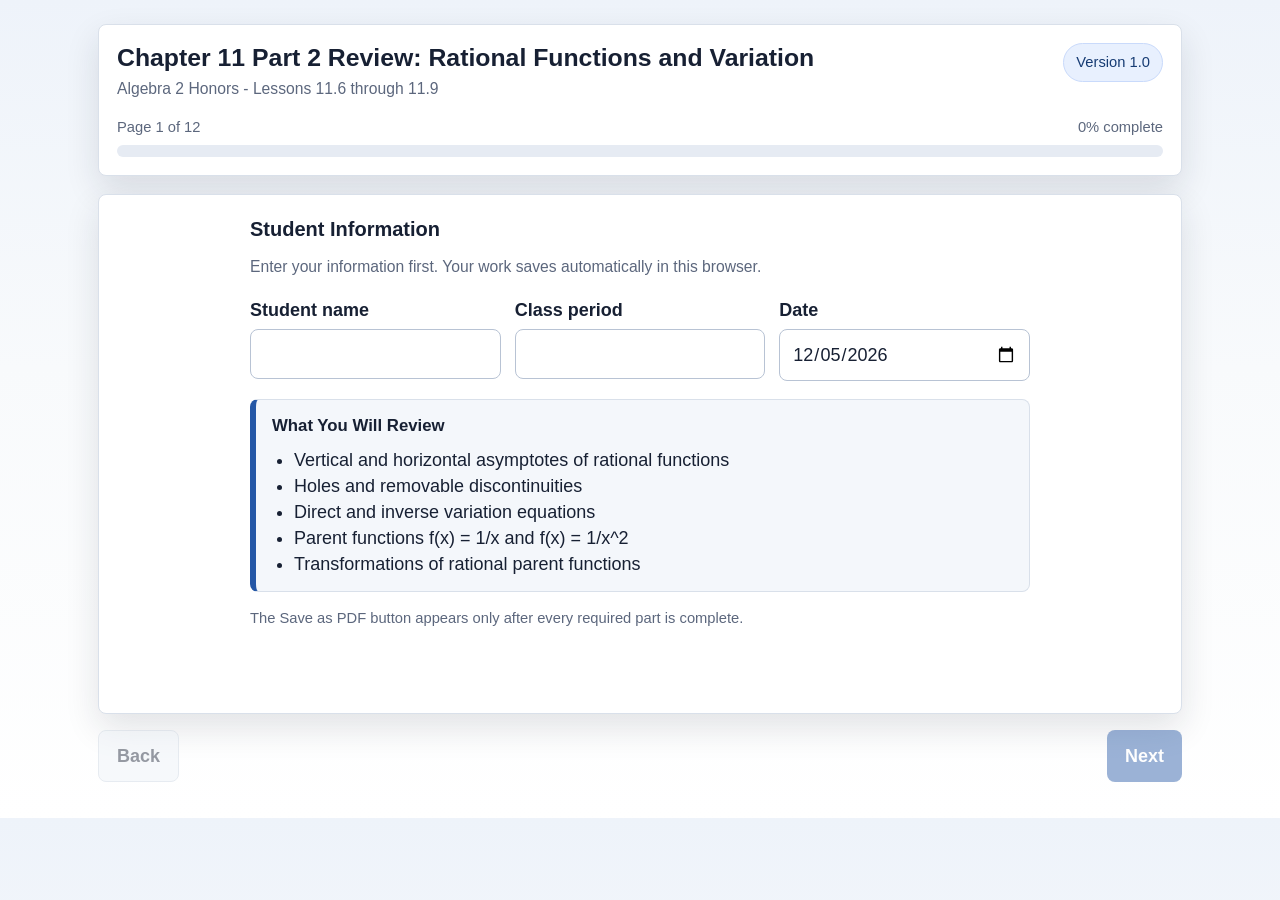
==== algebra-2-honors-ch11-part-2-review/index.html @ 2fb2e6d4 "Add Algebra 2 Honors Chapter 11 part 2 review app" ====
<!doctype html>
<html lang="en">
<head>
  <meta charset="utf-8">
  <meta name="viewport" content="width=device-width, initial-scale=1">
  <title>Chapter 11 Part 2 Review: Rational Functions and Variation</title>
  <style>
    :root {
      --ink: #172033;
      --muted: #5c677d;
      --line: #d9e0ea;
      --paper: #ffffff;
      --soft: #f4f7fb;
      --soft-2: #eef7f2;
      --brand: #2457a6;
      --brand-2: #163b73;
      --green: #207245;
      --red: #b3261e;
      --amber: #8a5a00;
      --shadow: 0 14px 34px rgba(23, 32, 51, 0.12);
      font-family: Arial, Helvetica, sans-serif;
    }

    * { box-sizing: border-box; }

    body {
      margin: 0;
      background: linear-gradient(180deg, #eef3fa 0%, #f8fafc 45%, #ffffff 100%);
      color: var(--ink);
      font-size: 18px;
      line-height: 1.45;
    }

    button, input, select, textarea { font: inherit; }

    .app-shell {
      max-width: 1120px;
      margin: 0 auto;
      padding: 24px 18px 36px;
    }

    .topbar {
      background: var(--paper);
      border: 1px solid var(--line);
      border-radius: 8px;
      box-shadow: var(--shadow);
      padding: 18px;
      margin-bottom: 18px;
    }

    .title-row {
      display: flex;
      justify-content: space-between;
      align-items: flex-start;
      gap: 16px;
      flex-wrap: wrap;
    }

    h1 {
      font-size: 1.55rem;
      line-height: 1.18;
      margin: 0 0 6px;
      letter-spacing: 0;
    }

    h2 {
      font-size: 1.25rem;
      margin: 0 0 12px;
      letter-spacing: 0;
    }

    h3 {
      font-size: 1.05rem;
      margin: 0 0 8px;
      letter-spacing: 0;
    }

    .meta {
      color: var(--muted);
      margin: 0;
      font-size: 0.98rem;
    }

    .pill {
      display: inline-flex;
      align-items: center;
      gap: 8px;
      background: #e8f0fe;
      color: var(--brand-2);
      border: 1px solid #c9dafb;
      border-radius: 999px;
      padding: 8px 12px;
      font-size: 0.92rem;
      white-space: nowrap;
    }

    .progress-wrap {
      margin-top: 16px;
    }

    .progress-label {
      display: flex;
      justify-content: space-between;
      gap: 10px;
      color: var(--muted);
      font-size: 0.92rem;
      margin-bottom: 7px;
    }

    .progress-track {
      height: 12px;
      background: #e6ebf3;
      border-radius: 999px;
      overflow: hidden;
    }

    .progress-fill {
      height: 100%;
      width: 0%;
      background: var(--brand);
      border-radius: 999px;
      transition: width 160ms ease;
    }

    .page {
      background: var(--paper);
      border: 1px solid var(--line);
      border-radius: 8px;
      box-shadow: var(--shadow);
      padding: 20px;
      min-height: 520px;
    }

    .short-page {
      max-width: 780px;
      margin: 0 auto;
    }

    .info-grid {
      display: grid;
      grid-template-columns: repeat(3, minmax(0, 1fr));
      gap: 14px;
      margin-top: 18px;
    }

    label {
      display: block;
      font-weight: 700;
      margin-bottom: 6px;
    }

    input[type="text"], input[type="date"], select, textarea {
      width: 100%;
      border: 1px solid #b8c3d4;
      border-radius: 8px;
      padding: 11px 12px;
      background: #fff;
      color: var(--ink);
      min-height: 48px;
    }

    textarea {
      min-height: 150px;
      resize: vertical;
    }

    .note-band {
      background: var(--soft);
      border: 1px solid var(--line);
      border-left: 6px solid var(--brand);
      border-radius: 8px;
      padding: 14px 16px;
      margin-bottom: 16px;
    }

    .note-band ul, .walkthrough ol {
      margin: 8px 0 0 22px;
      padding: 0;
    }

    .topic-grid {
      display: grid;
      grid-template-columns: minmax(0, 1fr) minmax(0, 1fr);
      gap: 16px;
      align-items: start;
    }

    .panel {
      border: 1px solid var(--line);
      border-radius: 8px;
      padding: 16px;
      background: #fff;
    }

    .walkthrough {
      background: #fbfcff;
    }

    .you-try {
      background: #fffdfa;
    }

    .formula {
      display: inline-block;
      font-weight: 700;
      background: #f3f6fb;
      border: 1px solid #dbe4f2;
      border-radius: 6px;
      padding: 3px 7px;
      margin: 2px 0;
    }

    .field-grid {
      display: grid;
      grid-template-columns: repeat(2, minmax(0, 1fr));
      gap: 12px;
      margin-top: 14px;
    }

    .field-grid.single {
      grid-template-columns: 1fr;
    }

    .field-help {
      color: var(--muted);
      font-size: 0.9rem;
      margin-top: 5px;
    }

    .actions {
      display: flex;
      justify-content: space-between;
      align-items: center;
      gap: 12px;
      margin-top: 18px;
      flex-wrap: wrap;
    }

    .nav-actions {
      display: flex;
      gap: 10px;
      justify-content: space-between;
      margin-top: 16px;
    }

    .btn {
      border: 0;
      border-radius: 8px;
      padding: 12px 18px;
      min-height: 48px;
      cursor: pointer;
      background: var(--brand);
      color: #fff;
      font-weight: 700;
    }

    .btn:hover:not(:disabled) { background: var(--brand-2); }

    .btn.secondary {
      background: #edf2f8;
      color: var(--ink);
      border: 1px solid #cbd5e1;
    }

    .btn.secondary:hover:not(:disabled) { background: #e1e8f2; }

    .btn.print {
      background: var(--green);
    }

    .btn:disabled {
      opacity: 0.45;
      cursor: not-allowed;
    }

    .feedback {
      margin-top: 12px;
      padding: 12px;
      border-radius: 8px;
      border: 1px solid var(--line);
      background: #f7f9fc;
      color: var(--ink);
    }

    .feedback.correct {
      background: #edf8f1;
      border-color: #b8dfc5;
      color: #155c34;
    }

    .feedback.hint {
      background: #fff8e7;
      border-color: #f0d28a;
      color: var(--amber);
    }

    .feedback.locked {
      background: #fff0ee;
      border-color: #f1b8b3;
      color: var(--red);
    }

    .feedback.review {
      background: #edf8f1;
      border-color: #b8dfc5;
      color: #155c34;
    }

    .status-list {
      display: grid;
      grid-template-columns: repeat(2, minmax(0, 1fr));
      gap: 12px;
      margin-top: 14px;
    }

    .status-card {
      border: 1px solid var(--line);
      border-radius: 8px;
      padding: 12px;
      background: #fff;
    }

    .status-card strong {
      display: block;
      margin-bottom: 4px;
    }

    .score-big {
      font-size: 2.25rem;
      font-weight: 800;
      margin: 8px 0;
    }

    .review-grid {
      display: grid;
      grid-template-columns: minmax(0, 1fr) minmax(0, 1fr);
      gap: 16px;
      margin-top: 16px;
    }

    .small-note {
      color: var(--muted);
      font-size: 0.92rem;
      margin: 8px 0 0;
    }

    #printReport { display: none; }

    @media (max-width: 820px) {
      body { font-size: 17px; }
      .topic-grid, .info-grid, .review-grid, .status-list { grid-template-columns: 1fr; }
      .field-grid { grid-template-columns: 1fr; }
      .page { padding: 16px; }
      .pill { white-space: normal; }
    }

    @media print {
      body { background: #fff; color: #111; font-size: 12pt; }
      .app-shell { display: none !important; }
      #printReport { display: block !important; }
      .print-page { padding: 0.35in; }
      .print-page h1 { font-size: 18pt; margin-bottom: 8pt; }
      .print-page h2 { font-size: 14pt; border-bottom: 1px solid #333; padding-bottom: 3pt; margin-top: 16pt; }
      .print-page p, .print-page li, .print-page td, .print-page th { font-size: 11pt; line-height: 1.35; }
      .print-page table { width: 100%; border-collapse: collapse; margin-top: 8pt; }
      .print-page th, .print-page td { border: 1px solid #777; padding: 5pt; text-align: left; vertical-align: top; }
      .print-page .summary-box { border: 1px solid #333; padding: 8pt; margin: 10pt 0; }
      .no-break { break-inside: avoid; }
    }
  </style>
</head>
<body>
  <main class="app-shell">
    <header class="topbar">
      <div class="title-row">
        <div>
          <h1>Chapter 11 Part 2 Review: Rational Functions and Variation</h1>
          <p class="meta">Algebra 2 Honors - Lessons 11.6 through 11.9</p>
        </div>
        <div class="pill" id="versionPill">Version 1.0</div>
      </div>
      <div class="progress-wrap" aria-label="Assignment progress">
        <div class="progress-label"><span id="pageLabel">Page 1</span><span id="completionLabel">0% complete</span></div>
        <div class="progress-track"><div class="progress-fill" id="progressFill"></div></div>
      </div>
    </header>

    <section class="page" id="app" aria-live="polite"></section>

    <nav class="nav-actions" aria-label="Page navigation">
      <button class="btn secondary" id="backBtn" type="button">Back</button>
      <button class="btn" id="nextBtn" type="button">Next</button>
    </nav>
  </main>

  <section id="printReport" aria-hidden="true"></section>

  <script>
    // =========================
    // Editable assignment data
    // =========================
    const ASSIGNMENT = {
      course: "Algebra 2 Honors",
      title: "Chapter 11 Part 2 Review: Rational Functions and Variation",
      version: "1.0",
      storageKey: "a2h-ch11-part2-review-v1",
      autoPoints: 90,
      teacherReviewPoints: 10
    };

    const TOPICS = [
      {
        id: "vertical-asymptotes",
        title: "Vertical Asymptotes",
        skill: "vertical asymptotes after simplification",
        notes: [
          "Vertical asymptotes come from x-values that make the simplified denominator equal zero.",
          "Factor first. If a factor cancels from the numerator and denominator, that x-value is a hole, not a vertical asymptote.",
          "Check the original denominator to notice every discontinuity before simplifying."
        ],
        walkthrough: {
          problem: "Find the vertical asymptotes of f(x) = [(x - 3)(x + 2)] / [(x + 2)(x - 1)(x + 4)].",
          steps: [
            "The common factor (x + 2) cancels, so x = -2 is a hole.",
            "The remaining denominator is (x - 1)(x + 4).",
            "Set the remaining factors equal to zero: x = 1 and x = -4.",
            "Vertical asymptotes: x = 1 and x = -4."
          ]
        },
        question: {
          id: "q1",
          max: 10,
          mode: "unorderedNumbers",
          prompt: "You Try: For f(x) = [(x + 1)(x - 4)] / [(x - 4)(x + 5)(x - 2)], enter the two vertical asymptotes after simplification.",
          fields: [
            { key: "va1", label: "Vertical asymptote 1", kind: "number", placeholder: "x =" },
            { key: "va2", label: "Vertical asymptote 2", kind: "number", placeholder: "x =" }
          ],
          answers: [-5, 2],
          hint: "Factor first and cancel the common factor. The zero from the canceled factor is a hole, not a vertical asymptote.",
          correctFeedback: "Correct. After canceling (x - 4), the remaining denominator gives x = -5 and x = 2.",
          solution: "Cancel (x - 4). The remaining denominator is (x + 5)(x - 2), so the vertical asymptotes are x = -5 and x = 2."
        }
      },
      {
        id: "ha-leading-terms",
        title: "Horizontal Asymptotes by Leading-Term Behavior",
        skill: "horizontal asymptotes from leading terms",
        notes: [
          "For very large positive or negative x-values, the highest-degree terms control the end behavior.",
          "Use only the leading term of the numerator and the leading term of the denominator.",
          "If the leading-term ratio simplifies to a number, that number is the horizontal asymptote."
        ],
        walkthrough: {
          problem: "Find the horizontal asymptote of h(x) = (8x^4 - 3x + 1) / (2x^4 + 5x^2 - 7).",
          steps: [
            "Keep only the leading terms: 8x^4 / 2x^4.",
            "The x^4 terms divide out, leaving 8 / 2.",
            "8 / 2 = 4, so the horizontal asymptote is y = 4."
          ]
        },
        question: {
          id: "q2",
          max: 10,
          mode: "fields",
          prompt: "You Try: Find the horizontal asymptote of h(x) = (9x^3 - 4x + 1) / (3x^3 + 8). Enter the y-value.",
          fields: [
            { key: "ha", label: "Horizontal asymptote", kind: "number", answer: 3, placeholder: "y =" }
          ],
          hint: "Compare only the highest-degree terms: 9x^3 and 3x^3.",
          correctFeedback: "Correct. The leading-term ratio is 9x^3 / 3x^3 = 3, so the horizontal asymptote is y = 3.",
          solution: "Use the leading terms 9x^3 and 3x^3. Their ratio is 3, so the horizontal asymptote is y = 3."
        }
      },
      {
        id: "ha-degree-comparison",
        title: "Horizontal Asymptotes by Degree Comparison",
        skill: "horizontal asymptotes from degree comparison",
        notes: [
          "If the numerator degree is less than the denominator degree, the horizontal asymptote is y = 0.",
          "If the degrees are equal, use the ratio of the leading coefficients.",
          "If the numerator degree is greater than the denominator degree, there is no horizontal asymptote."
        ],
        walkthrough: {
          problem: "Decide the horizontal asymptote for p(x) = (5x^4 - 1) / (x^2 + 6).",
          steps: [
            "The numerator degree is 4 and the denominator degree is 2.",
            "The numerator degree is greater than the denominator degree.",
            "This function has no horizontal asymptote."
          ]
        },
        question: {
          id: "q3",
          max: 10,
          mode: "fields",
          prompt: "You Try: For r(x) = (4x^2 - 7) / (2x^3 + 1), choose the horizontal asymptote.",
          fields: [
            { key: "choice", label: "Horizontal asymptote", kind: "select", answer: "y = 0", options: ["", "y = 0", "y = 2", "y = 4", "No horizontal asymptote"] }
          ],
          hint: "Compare degrees first. The numerator degree is 2 and the denominator degree is 3.",
          correctFeedback: "Correct. The denominator degree is larger, so the horizontal asymptote is y = 0.",
          solution: "The numerator degree is less than the denominator degree, so the horizontal asymptote is y = 0."
        }
      },
      {
        id: "holes",
        title: "Holes and Removable Discontinuities",
        skill: "holes and removable discontinuities",
        notes: [
          "A hole happens when the same factor appears in the numerator and denominator and cancels.",
          "The canceled factor gives the x-coordinate of the hole.",
          "To find the y-coordinate, plug that x-value into the simplified function."
        ],
        walkthrough: {
          problem: "Find the hole of f(x) = [(x + 1)(x - 4)] / [(x + 1)(x + 3)].",
          steps: [
            "The common factor (x + 1) cancels, so the hole has x = -1.",
            "The simplified function is (x - 4) / (x + 3).",
            "Evaluate at x = -1: (-1 - 4) / (-1 + 3) = -5 / 2.",
            "The hole is (-1, -5/2)."
          ]
        },
        question: {
          id: "q4",
          max: 10,
          mode: "fields",
          prompt: "You Try: Find the hole of f(x) = [(x - 3)(x + 2)] / [(x - 3)(x - 5)]. Enter the x- and y-values.",
          fields: [
            { key: "x", label: "Hole x-value", kind: "number", answer: 3, placeholder: "x =" },
            { key: "y", label: "Hole y-value", kind: "number", answer: -2.5, placeholder: "y =" }
          ],
          hint: "The canceled factor gives the x-value. Then use the simplified function to find the y-value.",
          correctFeedback: "Correct. The factor (x - 3) cancels, and the simplified function gives y = -5/2 at x = 3.",
          solution: "The canceled factor is (x - 3), so x = 3. The simplified function is (x + 2) / (x - 5). At x = 3, y = 5 / -2 = -2.5."
        }
      },
      {
        id: "direct-variation",
        title: "Direct Variation",
        skill: "direct variation equations",
        notes: [
          "Direct variation has the form y = kx.",
          "The constant of variation is k = y / x.",
          "Direct variation graphs are straight lines through the origin; the variables increase or decrease together."
        ],
        walkthrough: {
          problem: "If y varies directly with x and y = 10 when x = 4, write the equation.",
          steps: [
            "Use y = kx.",
            "Substitute the point: 10 = k(4).",
            "Divide: k = 10 / 4 = 2.5.",
            "The equation is y = 2.5x."
          ]
        },
        question: {
          id: "q5",
          max: 10,
          mode: "fields",
          prompt: "You Try: y varies directly with x. If y = 18 when x = 6, what is the constant of variation k?",
          fields: [
            { key: "k", label: "k", kind: "number", answer: 3, placeholder: "k =" }
          ],
          hint: "For direct variation, divide y by x to find k.",
          correctFeedback: "Correct. k = 18 / 6 = 3, so the equation would be y = 3x.",
          solution: "Direct variation uses k = y / x. Here k = 18 / 6 = 3, so y = 3x."
        }
      },
      {
        id: "inverse-variation",
        title: "Inverse Variation",
        skill: "inverse variation equations",
        notes: [
          "Inverse variation has the form y = k / x.",
          "The constant of variation is k = xy.",
          "As one variable increases, the other decreases. The graph is a hyperbola that does not touch the axes."
        ],
        walkthrough: {
          problem: "If y varies inversely with x and y = 12 when x = 3, write the equation.",
          steps: [
            "Use y = k / x.",
            "Substitute the point: 12 = k / 3.",
            "Multiply: k = 36.",
            "The equation is y = 36 / x."
          ]
        },
        question: {
          id: "q6",
          max: 10,
          mode: "fields",
          prompt: "You Try: y varies inversely with x. If y = 7 when x = 5, what is the constant of variation k?",
          fields: [
            { key: "k", label: "k", kind: "number", answer: 35, placeholder: "k =" }
          ],
          hint: "For inverse variation, multiply x and y to find k.",
          correctFeedback: "Correct. k = 5 times 7 = 35, so the equation would be y = 35 / x.",
          solution: "Inverse variation uses k = xy. Here k = 5 times 7 = 35, so y = 35 / x."
        }
      },
      {
        id: "parent-one-over-x",
        title: "Parent Function f(x) = 1/x",
        skill: "features of f(x) = 1/x",
        notes: [
          "The parent function f(x) = 1/x has a vertical asymptote at x = 0 and a horizontal asymptote at y = 0.",
          "Its domain excludes x = 0 because division by zero is undefined.",
          "Its range excludes y = 0 because the graph approaches the x-axis but never reaches it."
        ],
        walkthrough: {
          problem: "Describe the parent function f(x) = 1/x.",
          steps: [
            "The denominator is x, so x = 0 is not allowed and becomes the vertical asymptote.",
            "As x gets very large, 1/x gets close to 0, so y = 0 is the horizontal asymptote.",
            "Domain: all real x except 0. Range: all real y except 0."
          ]
        },
        question: {
          id: "q7",
          max: 10,
          mode: "fields",
          prompt: "You Try: Complete the key features of f(x) = 1/x.",
          fields: [
            { key: "va", label: "Vertical asymptote x =", kind: "number", answer: 0, placeholder: "x =" },
            { key: "ha", label: "Horizontal asymptote y =", kind: "number", answer: 0, placeholder: "y =" },
            { key: "domain", label: "Domain excludes x =", kind: "number", answer: 0, placeholder: "x =" },
            { key: "range", label: "Range excludes y =", kind: "number", answer: 0, placeholder: "y =" }
          ],
          hint: "Both asymptotes are the axes for the parent function f(x) = 1/x.",
          correctFeedback: "Correct. The graph has VA x = 0, HA y = 0, domain x not equal to 0, and range y not equal to 0.",
          solution: "For f(x) = 1/x, x = 0 is not allowed and y = 0 is approached but never reached."
        }
      },
      {
        id: "parent-one-over-x-squared",
        title: "Parent Function f(x) = 1/x^2",
        skill: "features of f(x) = 1/x^2",
        notes: [
          "The parent function f(x) = 1/x^2 also has a vertical asymptote at x = 0 and a horizontal asymptote at y = 0.",
          "The domain excludes x = 0.",
          "Because 1/x^2 is always positive, the range is y > 0."
        ],
        walkthrough: {
          problem: "Describe the parent function f(x) = 1/x^2.",
          steps: [
            "The denominator is x^2, so x = 0 is not allowed and becomes the vertical asymptote.",
            "As x gets very large in either direction, 1/x^2 gets close to 0, so y = 0 is the horizontal asymptote.",
            "The output is always positive, so the range is y > 0."
          ]
        },
        question: {
          id: "q8",
          max: 10,
          mode: "fields",
          prompt: "You Try: Complete the key features of f(x) = 1/x^2.",
          fields: [
            { key: "va", label: "Vertical asymptote x =", kind: "number", answer: 0, placeholder: "x =" },
            { key: "ha", label: "Horizontal asymptote y =", kind: "number", answer: 0, placeholder: "y =" },
            { key: "domain", label: "Domain excludes x =", kind: "number", answer: 0, placeholder: "x =" },
            { key: "range", label: "Range", kind: "select", answer: "y > 0", options: ["", "y > 0", "y < 0", "all real numbers", "all real numbers except 0"] }
          ],
          hint: "The squared denominator makes all output values positive, but x = 0 is still not allowed.",
          correctFeedback: "Correct. f(x) = 1/x^2 has VA x = 0, HA y = 0, domain x not equal to 0, and range y > 0.",
          solution: "The denominator cannot be 0, and 1/x^2 is positive for every allowed x, so the range is y > 0."
        }
      },
      {
        id: "transformations",
        title: "Transformations of Rational Parent Functions",
        skill: "transformations of rational functions",
        notes: [
          "For g(x) = a / (x - h) + k, the vertical asymptote is x = h and the horizontal asymptote is y = k.",
          "For g(x) = a / (x - h)^2 + k, the same asymptote shifts apply: x = h and y = k.",
          "The value of a affects stretch, compression, and reflection, but h and k locate the asymptotes."
        ],
        walkthrough: {
          problem: "Find the asymptotes of g(x) = 2 / (x + 3) - 1.",
          steps: [
            "Rewrite x + 3 as x - (-3), so h = -3.",
            "The vertical asymptote is x = -3.",
            "The value added outside the fraction is k = -1, so the horizontal asymptote is y = -1."
          ]
        },
        question: {
          id: "q9",
          max: 10,
          mode: "fields",
          prompt: "You Try: Find the asymptotes of g(x) = -3 / (x - 4) + 2.",
          fields: [
            { key: "va", label: "Vertical asymptote x =", kind: "number", answer: 4, placeholder: "x =" },
            { key: "ha", label: "Horizontal asymptote y =", kind: "number", answer: 2, placeholder: "y =" }
          ],
          hint: "Use the form a / (x - h) + k. The denominator gives h and the outside shift gives k.",
          correctFeedback: "Correct. The denominator x - 4 gives VA x = 4, and the outside shift +2 gives HA y = 2.",
          solution: "For g(x) = -3 / (x - 4) + 2, h = 4 and k = 2, so the asymptotes are x = 4 and y = 2."
        }
      }
    ];

    const REFLECTION = {
      id: "reflection",
      prompt: "Explain how factoring helps you decide whether an x-value is a hole or a vertical asymptote.",
      minLength: 20
    };

    const PAGES = [
      { type: "student" },
      ...TOPICS.map((topic, index) => ({ type: "topic", topicIndex: index })),
      { type: "reflection" },
      { type: "review" }
    ];

    let state = loadState();

    function defaultState() {
      return {
        page: 0,
        student: { name: "", period: "", date: todayIso() },
        answers: {},
        teacherReview: { reflection: "" },
        pdfCreated: false
      };
    }

    function loadState() {
      try {
        const saved = localStorage.getItem(ASSIGNMENT.storageKey);
        if (!saved) return defaultState();
        const parsed = JSON.parse(saved);
        return {
          ...defaultState(),
          ...parsed,
          student: { ...defaultState().student, ...(parsed.student || {}) },
          answers: parsed.answers || {},
          teacherReview: { reflection: "", ...(parsed.teacherReview || {}) }
        };
      } catch (error) {
        return defaultState();
      }
    }

    function saveState() {
      localStorage.setItem(ASSIGNMENT.storageKey, JSON.stringify(state));
    }

    function todayIso() {
      const today = new Date();
      const offset = today.getTimezoneOffset();
      const local = new Date(today.getTime() - offset * 60000);
      return local.toISOString().slice(0, 10);
    }

    function formatDate(isoDate) {
      if (!isoDate) return "";
      const parts = isoDate.split("-").map(Number);
      if (parts.length !== 3) return isoDate;
      return new Date(parts[0], parts[1] - 1, parts[2]).toLocaleDateString(undefined, {
        year: "numeric",
        month: "long",
        day: "numeric"
      });
    }

    function escapeHtml(value) {
      return String(value ?? "").replace(/[&<>"']/g, char => ({
        "&": "&amp;",
        "<": "&lt;",
        ">": "&gt;",
        "\"": "&quot;",
        "'": "&#39;"
      }[char]));
    }

    function escapeAttr(value) {
      return escapeHtml(value).replace(/`/g, "&#96;");
    }

    function renderApp() {
      if (state.page < 0 || state.page >= PAGES.length) state.page = 0;
      const page = PAGES[state.page];
      const app = document.getElementById("app");

      if (page.type === "student") app.innerHTML = renderStudentPage();
      if (page.type === "topic") app.innerHTML = renderTopicPage(TOPICS[page.topicIndex], page.topicIndex);
      if (page.type === "reflection") app.innerHTML = renderReflectionPage();
      if (page.type === "review") app.innerHTML = renderReviewPage();

      renderNav();
      if (page.type === "reflection") updateTeacherStatus();
    }

    function renderStudentPage() {
      return `
        <div class="short-page">
          <h2>Student Information</h2>
          <p class="meta">Enter your information first. Your work saves automatically in this browser.</p>
          <div class="info-grid">
            <div>
              <label for="studentName">Student name</label>
              <input id="studentName" type="text" autocomplete="name" value="${escapeAttr(state.student.name)}" oninput="updateStudent('name', this.value)">
            </div>
            <div>
              <label for="classPeriod">Class period</label>
              <input id="classPeriod" type="text" value="${escapeAttr(state.student.period)}" oninput="updateStudent('period', this.value)">
            </div>
            <div>
              <label for="studentDate">Date</label>
              <input id="studentDate" type="date" value="${escapeAttr(state.student.date)}" oninput="updateStudent('date', this.value)">
            </div>
          </div>
          <div class="note-band" style="margin-top:18px;">
            <h3>What You Will Review</h3>
            <ul>
              <li>Vertical and horizontal asymptotes of rational functions</li>
              <li>Holes and removable discontinuities</li>
              <li>Direct and inverse variation equations</li>
              <li>Parent functions f(x) = 1/x and f(x) = 1/x^2</li>
              <li>Transformations of rational parent functions</li>
            </ul>
          </div>
          <p class="small-note">The Save as PDF button appears only after every required part is complete.</p>
        </div>
      `;
    }

    function renderTopicPage(topic, index) {
      const q = topic.question;
      const rec = getQuestionRecord(q);
      return `
        <article>
          <div class="note-band">
            <h2>${index + 1}. ${escapeHtml(topic.title)}</h2>
            <ul>${topic.notes.map(note => `<li>${escapeHtml(note)}</li>`).join("")}</ul>
          </div>
          <div class="topic-grid">
            <section class="panel walkthrough">
              <h3>Walkthrough</h3>
              <p><span class="formula">${escapeHtml(topic.walkthrough.problem)}</span></p>
              <ol>${topic.walkthrough.steps.map(step => `<li>${escapeHtml(step)}</li>`).join("")}</ol>
            </section>
            <section class="panel you-try">
              <h3>You Try</h3>
              <p>${escapeHtml(q.prompt)}</p>
              ${renderQuestionFields(q, rec)}
              <div class="actions">
                <div class="small-note">Attempts used: ${rec.attempts} of 2</div>
                ${rec.locked ? "" : `<button class="btn" type="button" onclick="checkQuestion('${q.id}')">Check Answer</button>`}
              </div>
              ${rec.feedback ? `<div class="feedback ${rec.feedbackType}">${rec.feedback}</div>` : ""}
            </section>
          </div>
        </article>
      `;
    }

    function renderQuestionFields(q, rec) {
      const single = q.fields.length === 1 ? " single" : "";
      return `<div class="field-grid${single}">${q.fields.map((field, index) => renderField(q, field, index, rec)).join("")}</div>`;
    }

    function renderField(q, field, index, rec) {
      const key = field.key || `field${index}`;
      const value = rec.values[key] || "";
      const disabled = rec.locked ? "disabled" : "";
      const label = escapeHtml(field.label);
      if (field.kind === "select") {
        return `
          <div>
            <label for="${q.id}-${key}">${label}</label>
            <select id="${q.id}-${key}" ${disabled} onchange="setQuestionValue('${q.id}', '${key}', this.value)">
              ${field.options.map(option => `<option value="${escapeAttr(option)}" ${option === value ? "selected" : ""}>${option ? escapeHtml(option) : "Choose one"}</option>`).join("")}
            </select>
          </div>
        `;
      }
      return `
        <div>
          <label for="${q.id}-${key}">${label}</label>
          <input id="${q.id}-${key}" type="text" inputmode="decimal" ${disabled} value="${escapeAttr(value)}" placeholder="${escapeAttr(field.placeholder || "")}" oninput="setQuestionValue('${q.id}', '${key}', this.value)">
          <div class="field-help">Fractions like -5/2 or decimals like -2.5 are both accepted.</div>
        </div>
      `;
    }

    function renderReflectionPage() {
      return `
        <div class="short-page">
          <h2>Final Reflection</h2>
          <p>${escapeHtml(REFLECTION.prompt)}</p>
          <label for="reflectionText">Teacher-review response</label>
          <textarea id="reflectionText" oninput="updateTeacherReview(this.value)">${escapeHtml(state.teacherReview.reflection)}</textarea>
          <div id="teacherStatus" class="feedback hint">Please write a complete response before continuing.</div>
          <p class="small-note">This is not auto-graded as right or wrong. It is included in the PDF for teacher review.</p>
        </div>
      `;
    }

    function renderReviewPage() {
      const scores = calculateScores();
      const isComplete = allComplete();
      return `
        <div>
          <h2>Final Review</h2>
          <p class="meta">Review your score and make sure your information is correct before saving as PDF.</p>
          <div class="review-grid">
            <section class="panel">
              <h3>Current Score</h3>
              <div class="score-big">${scores.finalScore}/100</div>
              <p>Auto-graded: ${formatPoints(scores.autoEarned)} / ${ASSIGNMENT.autoPoints}</p>
              <p>Teacher-review completion: ${scores.teacherEarned} / ${ASSIGNMENT.teacherReviewPoints}</p>
            </section>
            <section class="panel">
              <h3>Student</h3>
              <p><strong>Name:</strong> ${escapeHtml(state.student.name || "Not entered")}</p>
              <p><strong>Period:</strong> ${escapeHtml(state.student.period || "Not entered")}</p>
              <p><strong>Date:</strong> ${escapeHtml(formatDate(state.student.date) || "Not entered")}</p>
            </section>
          </div>
          <div class="status-list">
            ${scores.sections.map(section => `
              <div class="status-card">
                <strong>${escapeHtml(section.title)}</strong>
                <span>${formatPoints(section.earned)} / ${section.max}</span>
              </div>
            `).join("")}
          </div>
          <div class="note-band" style="margin-top:16px;">
            <h3>Study Summary</h3>
            <p>${escapeHtml(studySummary(scores.missedSkills))}</p>
          </div>
          <div class="actions">
            <p class="small-note">${isComplete ? "Ready for PDF. Choose Save as PDF, then use the browser print window to save." : "Complete every required page before saving as PDF."}</p>
            ${isComplete ? `<button class="btn print" type="button" onclick="saveAsPdf()">Save as PDF</button>` : ""}
          </div>
        </div>
      `;
    }

    function getQuestionRecord(q) {
      if (!state.answers[q.id]) {
        state.answers[q.id] = {
          values: {},
          attempts: 0,
          locked: false,
          correct: false,
          score: 0,
          feedback: "",
          feedbackType: ""
        };
      }
      return state.answers[q.id];
    }

    function updateStudent(field, value) {
      state.student[field] = value;
      saveState();
      renderNav();
    }

    function setQuestionValue(qid, key, value) {
      const q = findQuestion(qid);
      const rec = getQuestionRecord(q);
      if (rec.locked) return;
      rec.values[key] = value;
      saveState();
      renderNav();
    }

    function checkQuestion(qid) {
      const q = findQuestion(qid);
      const rec = getQuestionRecord(q);
      if (rec.locked) return;

      if (!allFieldsFilled(q, rec.values)) {
        rec.feedback = "Complete each blank before checking your answer.";
        rec.feedbackType = "hint";
        saveState();
        renderApp();
        return;
      }

      const grade = gradeQuestion(q, rec.values);
      rec.attempts += 1;

      if (grade.full) {
        rec.locked = true;
        rec.correct = true;
        rec.score = q.max;
        rec.feedback = q.correctFeedback;
        rec.feedbackType = "correct";
      } else if (rec.attempts < 2) {
        rec.feedback = grade.correctCount > 0 ? `Some of your work is on track. Hint: ${q.hint}` : q.hint;
        rec.feedbackType = "hint";
      } else {
        rec.locked = true;
        rec.correct = false;
        rec.score = roundPoints(q.max * grade.ratio);
        rec.feedback = `Not quite. ${q.solution}`;
        rec.feedbackType = "locked";
      }

      saveState();
      renderApp();
    }

    function findQuestion(qid) {
      const topic = TOPICS.find(item => item.question.id === qid);
      if (!topic) throw new Error("Question not found: " + qid);
      return topic.question;
    }

    function allFieldsFilled(q, values) {
      return q.fields.every((field, index) => {
        const key = field.key || `field${index}`;
        return String(values[key] || "").trim().length > 0;
      });
    }

    function parseMathNumber(value) {
      let text = String(value || "").trim().toLowerCase();
      text = text.replace(/\s+/g, "").replace(/[−–—]/g, "-");
      text = text.replace(/^[xyk]=/, "");
      if (/^-?\d+(\.\d+)?\/-?\d+(\.\d+)?$/.test(text)) {
        const parts = text.split("/").map(Number);
        if (parts[1] !== 0) return parts[0] / parts[1];
      }
      const number = Number(text);
      return Number.isFinite(number) ? number : NaN;
    }

    function nearlyEqual(a, b, tolerance = 0.02) {
      return Number.isFinite(a) && Math.abs(a - b) <= tolerance;
    }

    function gradeQuestion(q, values) {
      if (q.mode === "unorderedNumbers") {
        const studentNumbers = q.fields.map((field, index) => parseMathNumber(values[field.key || `field${index}`]));
        const used = new Array(q.answers.length).fill(false);
        let correctCount = 0;
        studentNumbers.forEach(num => {
          const matchIndex = q.answers.findIndex((answer, index) => !used[index] && nearlyEqual(num, answer));
          if (matchIndex >= 0) {
            used[matchIndex] = true;
            correctCount += 1;
          }
        });
        return { correctCount, total: q.answers.length, ratio: correctCount / q.answers.length, full: correctCount === q.answers.length };
      }

      let correctCount = 0;
      q.fields.forEach((field, index) => {
        const key = field.key || `field${index}`;
        const value = values[key];
        if (field.kind === "number" && nearlyEqual(parseMathNumber(value), field.answer)) correctCount += 1;
        if (field.kind === "select" && value === field.answer) correctCount += 1;
      });
      return { correctCount, total: q.fields.length, ratio: correctCount / q.fields.length, full: correctCount === q.fields.length };
    }

    function updateTeacherReview(value) {
      state.teacherReview.reflection = value;
      saveState();
      updateTeacherStatus();
      renderNav();
    }

    function updateTeacherStatus() {
      const box = document.getElementById("teacherStatus");
      if (!box) return;
      if (teacherReviewComplete()) {
        box.className = "feedback review";
        box.textContent = "Teacher review needed. This response will be included in the PDF.";
      } else {
        box.className = "feedback hint";
        box.textContent = "Please write a complete response before continuing.";
      }
    }

    function teacherReviewComplete() {
      return String(state.teacherReview.reflection || "").trim().length >= REFLECTION.minLength;
    }

    function questionComplete(topic) {
      const rec = getQuestionRecord(topic.question);
      return rec.locked && (rec.correct || rec.attempts >= 2);
    }

    function studentInfoComplete() {
      return Boolean(String(state.student.name || "").trim() && String(state.student.period || "").trim() && String(state.student.date || "").trim());
    }

    function allComplete() {
      return studentInfoComplete() && TOPICS.every(questionComplete) && teacherReviewComplete();
    }

    function canAdvance() {
      const page = PAGES[state.page];
      if (page.type === "student") return studentInfoComplete();
      if (page.type === "topic") return questionComplete(TOPICS[page.topicIndex]);
      if (page.type === "reflection") return teacherReviewComplete();
      return false;
    }

    function renderNav() {
      const backBtn = document.getElementById("backBtn");
      const nextBtn = document.getElementById("nextBtn");
      const pageLabel = document.getElementById("pageLabel");
      const completionLabel = document.getElementById("completionLabel");
      const progressFill = document.getElementById("progressFill");
      const progress = Math.round((state.page / (PAGES.length - 1)) * 100);

      pageLabel.textContent = `Page ${state.page + 1} of ${PAGES.length}`;
      completionLabel.textContent = `${progress}% complete`;
      progressFill.style.width = `${progress}%`;
      backBtn.disabled = state.page === 0;
      nextBtn.style.visibility = PAGES[state.page].type === "review" ? "hidden" : "visible";
      nextBtn.disabled = !canAdvance();
    }

    function goBack() {
      if (state.page > 0) {
        state.page -= 1;
        saveState();
        renderApp();
      }
    }

    function goNext() {
      if (!canAdvance()) return;
      if (state.page < PAGES.length - 1) {
        state.page += 1;
        saveState();
        renderApp();
        window.scrollTo({ top: 0, behavior: "smooth" });
      }
    }

    function calculateScores() {
      const sections = TOPICS.map(topic => {
        const rec = getQuestionRecord(topic.question);
        return {
          title: topic.title,
          skill: topic.skill,
          earned: Number(rec.score || 0),
          max: topic.question.max,
          complete: questionComplete(topic)
        };
      });
      const autoEarned = roundPoints(sections.reduce((sum, section) => sum + section.earned, 0));
      const teacherEarned = teacherReviewComplete() ? ASSIGNMENT.teacherReviewPoints : 0;
      const finalScore = Math.round(autoEarned + teacherEarned);
      const missedSkills = sections.filter(section => section.earned < section.max).map(section => section.skill);
      return { sections, autoEarned, teacherEarned, finalScore, missedSkills };
    }

    function roundPoints(value) {
      return Math.round(value * 10) / 10;
    }

    function formatPoints(value) {
      return Number.isInteger(value) ? String(value) : value.toFixed(1);
    }

    function studySummary(missedSkills) {
      if (!missedSkills.length) {
        return "This student is showing strong readiness across rational functions, asymptotes, holes, parent functions, transformations, and variation equations.";
      }
      return `This student should review ${joinList(missedSkills)}. A helpful next step is to redo those walkthroughs, check factoring before choosing asymptotes, and show the setup for variation equations before calculating k.`;
    }

    function joinList(items) {
      if (items.length === 0) return "";
      if (items.length === 1) return items[0];
      if (items.length === 2) return `${items[0]} and ${items[1]}`;
      return `${items.slice(0, -1).join(", ")}, and ${items[items.length - 1]}`;
    }

    function studentAnswerText(q) {
      const rec = getQuestionRecord(q);
      if (q.mode === "unorderedNumbers") {
        return q.fields.map((field, index) => {
          const key = field.key || `field${index}`;
          return `${field.label}: ${rec.values[key] || "blank"}`;
        }).join("; ");
      }
      return q.fields.map((field, index) => {
        const key = field.key || `field${index}`;
        return `${field.label}: ${rec.values[key] || "blank"}`;
      }).join("; ");
    }

    function correctAnswerText(q) {
      if (q.mode === "unorderedNumbers") return q.answers.map(answer => `x = ${answer}`).join(" and ");
      return q.fields.map(field => `${field.label} ${field.kind === "select" ? "" : ""}${field.answer}`).join("; ");
    }

    function saveAsPdf() {
      if (!allComplete()) return;
      buildPrintReport();
      state.pdfCreated = true;
      saveState();
      setTimeout(() => window.print(), 100);
    }

    function buildPrintReport() {
      const scores = calculateScores();
      const missedRows = TOPICS.filter(topic => getQuestionRecord(topic.question).score < topic.question.max);
      const report = document.getElementById("printReport");
      report.innerHTML = `
        <div class="print-page">
          <h1>${escapeHtml(ASSIGNMENT.title)}</h1>
          <p><strong>Course:</strong> ${escapeHtml(ASSIGNMENT.course)}</p>
          <p><strong>Student:</strong> ${escapeHtml(state.student.name)} &nbsp; <strong>Period:</strong> ${escapeHtml(state.student.period)} &nbsp; <strong>Date:</strong> ${escapeHtml(formatDate(state.student.date))}</p>
          <p><strong>Version:</strong> ${escapeHtml(ASSIGNMENT.version)} &nbsp; <strong>Final Score:</strong> ${scores.finalScore}/100</p>
          <div class="summary-box"><strong>Study Summary:</strong> ${escapeHtml(studySummary(scores.missedSkills))}</div>

          <h2>Score Breakdown</h2>
          <table>
            <thead><tr><th>Section</th><th>Score</th><th>Skill</th></tr></thead>
            <tbody>
              ${scores.sections.map(section => `<tr><td>${escapeHtml(section.title)}</td><td>${formatPoints(section.earned)} / ${section.max}</td><td>${escapeHtml(section.skill)}</td></tr>`).join("")}
              <tr><td>Teacher-Review Reflection</td><td>${scores.teacherEarned} / ${ASSIGNMENT.teacherReviewPoints}</td><td>mathematical explanation</td></tr>
            </tbody>
          </table>

          <h2>Missed Skills</h2>
          <p>${scores.missedSkills.length ? escapeHtml(joinList(scores.missedSkills)) : "No missed auto-graded skills."}</p>

          <h2>Independent Answers</h2>
          <table>
            <thead><tr><th>Topic</th><th>Student Answer</th><th>Score</th><th>Correct Answer When Needed</th></tr></thead>
            <tbody>
              ${TOPICS.map(topic => {
                const rec = getQuestionRecord(topic.question);
                const needsAnswer = rec.score < topic.question.max;
                return `<tr><td>${escapeHtml(topic.title)}</td><td>${escapeHtml(studentAnswerText(topic.question))}</td><td>${formatPoints(rec.score)} / ${topic.question.max}</td><td>${needsAnswer ? escapeHtml(correctAnswerText(topic.question)) : "Correct"}</td></tr>`;
              }).join("")}
            </tbody>
          </table>

          <h2>Guided Work</h2>
          ${TOPICS.map(topic => `
            <div class="no-break">
              <p><strong>${escapeHtml(topic.title)}:</strong> ${escapeHtml(topic.walkthrough.problem)}</p>
              <ol>${topic.walkthrough.steps.map(step => `<li>${escapeHtml(step)}</li>`).join("")}</ol>
            </div>
          `).join("")}

          <h2>Teacher-Review Response</h2>
          <p><strong>Prompt:</strong> ${escapeHtml(REFLECTION.prompt)}</p>
          <p>${escapeHtml(state.teacherReview.reflection)}</p>
        </div>
      `;
      report.setAttribute("aria-hidden", "false");
    }

    document.getElementById("backBtn").addEventListener("click", goBack);
    document.getElementById("nextBtn").addEventListener("click", goNext);
    document.getElementById("versionPill").textContent = `Version ${ASSIGNMENT.version}`;
    renderApp();
  </script>
</body>
</html>
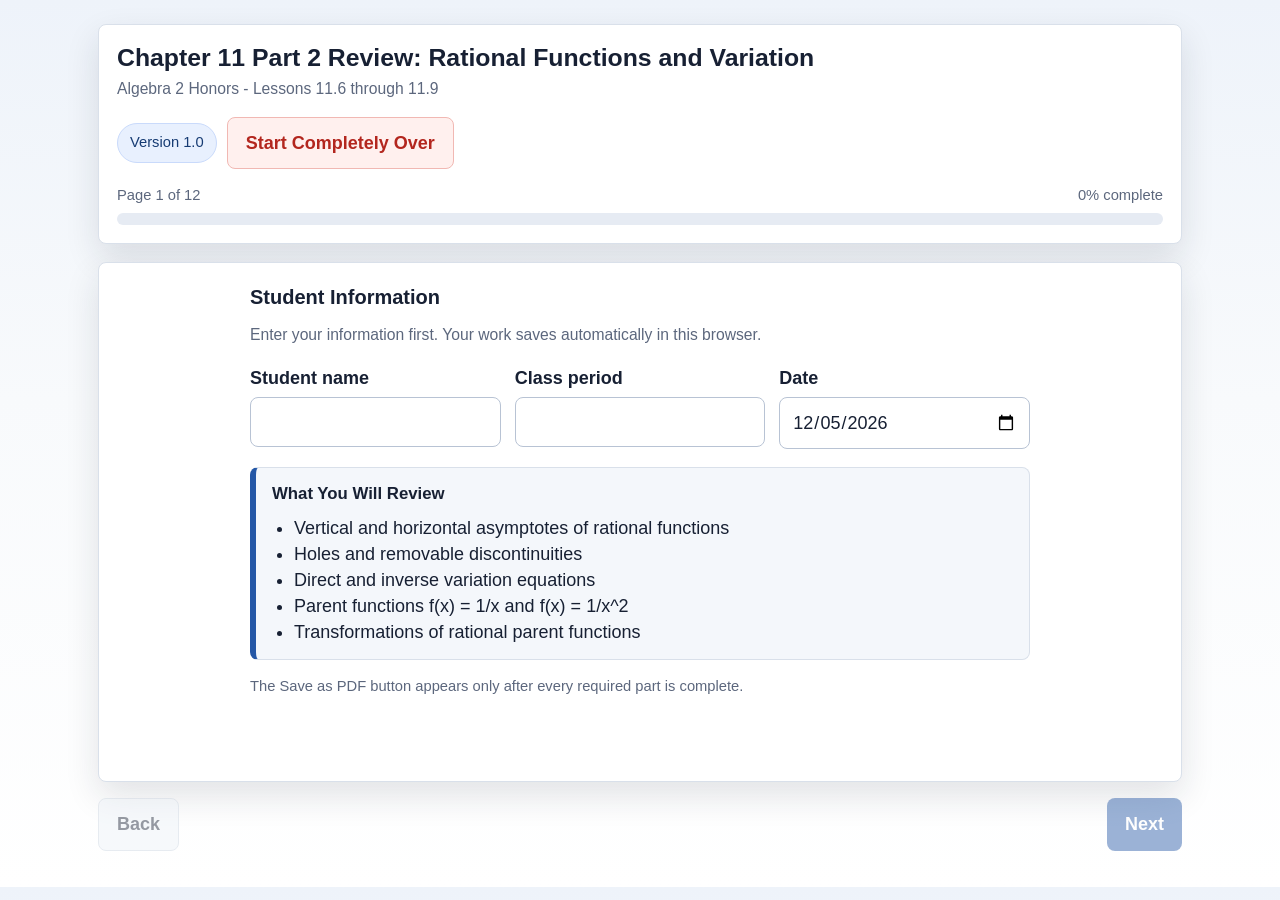
==== commit d3df21a7: "Add start over reset button to Algebra 2 Honors review app" ====
--- a/algebra-2-honors-ch11-part-2-review/index.html
+++ b/algebra-2-honors-ch11-part-2-review/index.html
@@ -11,7 +11,6 @@
       --line: #d9e0ea;
       --paper: #ffffff;
       --soft: #f4f7fb;
-      --soft-2: #eef7f2;
       --brand: #2457a6;
       --brand-2: #163b73;
       --green: #207245;
@@ -53,6 +52,14 @@
       justify-content: space-between;
       align-items: flex-start;
       gap: 16px;
+      flex-wrap: wrap;
+    }
+
+    .header-tools {
+      display: flex;
+      justify-content: flex-end;
+      align-items: center;
+      gap: 10px;
       flex-wrap: wrap;
     }
 
@@ -94,9 +101,7 @@
       white-space: nowrap;
     }
 
-    .progress-wrap {
-      margin-top: 16px;
-    }
+    .progress-wrap { margin-top: 16px; }
 
     .progress-label {
       display: flex;
@@ -192,13 +197,8 @@
       background: #fff;
     }
 
-    .walkthrough {
-      background: #fbfcff;
-    }
-
-    .you-try {
-      background: #fffdfa;
-    }
+    .walkthrough { background: #fbfcff; }
+    .you-try { background: #fffdfa; }
 
     .formula {
       display: inline-block;
@@ -217,9 +217,7 @@
       margin-top: 14px;
     }
 
-    .field-grid.single {
-      grid-template-columns: 1fr;
-    }
+    .field-grid.single { grid-template-columns: 1fr; }
 
     .field-help {
       color: var(--muted);
@@ -264,9 +262,15 @@
 
     .btn.secondary:hover:not(:disabled) { background: #e1e8f2; }
 
-    .btn.print {
-      background: var(--green);
-    }
+    .btn.print { background: var(--green); }
+
+    .btn.reset {
+      background: #fff0ee;
+      color: var(--red);
+      border: 1px solid #f1b8b3;
+    }
+
+    .btn.reset:hover:not(:disabled) { background: #ffe2df; }
 
     .btn:disabled {
       opacity: 0.45;
@@ -352,6 +356,7 @@
       .field-grid { grid-template-columns: 1fr; }
       .page { padding: 16px; }
       .pill { white-space: normal; }
+      .header-tools { justify-content: flex-start; }
     }
 
     @media print {
@@ -377,7 +382,10 @@
           <h1>Chapter 11 Part 2 Review: Rational Functions and Variation</h1>
           <p class="meta">Algebra 2 Honors - Lessons 11.6 through 11.9</p>
         </div>
-        <div class="pill" id="versionPill">Version 1.0</div>
+        <div class="header-tools">
+          <div class="pill" id="versionPill">Version 1.0</div>
+          <button class="btn reset" id="resetBtn" type="button">Start Completely Over</button>
+        </div>
       </div>
       <div class="progress-wrap" aria-label="Assignment progress">
         <div class="progress-label"><span id="pageLabel">Page 1</span><span id="completionLabel">0% complete</span></div>
@@ -741,6 +749,19 @@
       localStorage.setItem(ASSIGNMENT.storageKey, JSON.stringify(state));
     }
 
+    function startCompletelyOver() {
+      const confirmed = window.confirm("Start completely over? This will delete all entered work for this assignment from this browser and return to the first page.");
+      if (!confirmed) return;
+      localStorage.removeItem(ASSIGNMENT.storageKey);
+      state = defaultState();
+      saveState();
+      const report = document.getElementById("printReport");
+      report.innerHTML = "";
+      report.setAttribute("aria-hidden", "true");
+      renderApp();
+      window.scrollTo({ top: 0, behavior: "smooth" });
+    }
+
     function todayIso() {
       const today = new Date();
       const offset = today.getTimezoneOffset();
@@ -1016,7 +1037,7 @@
 
     function parseMathNumber(value) {
       let text = String(value || "").trim().toLowerCase();
-      text = text.replace(/\s+/g, "").replace(/[−–—]/g, "-");
+      text = text.replace(/\s+/g, "").replace(/[\u2212\u2013\u2014]/g, "-");
       text = text.replace(/^[xyk]=/, "");
       if (/^-?\d+(\.\d+)?\/-?\d+(\.\d+)?$/.test(text)) {
         const parts = text.split("/").map(Number);
@@ -1189,7 +1210,7 @@
 
     function correctAnswerText(q) {
       if (q.mode === "unorderedNumbers") return q.answers.map(answer => `x = ${answer}`).join(" and ");
-      return q.fields.map(field => `${field.label} ${field.kind === "select" ? "" : ""}${field.answer}`).join("; ");
+      return q.fields.map(field => `${field.label} ${field.answer}`).join("; ");
     }
 
     function saveAsPdf() {
@@ -1202,7 +1223,6 @@
 
     function buildPrintReport() {
       const scores = calculateScores();
-      const missedRows = TOPICS.filter(topic => getQuestionRecord(topic.question).score < topic.question.max);
       const report = document.getElementById("printReport");
       report.innerHTML = `
         <div class="print-page">
@@ -1254,6 +1274,7 @@
 
     document.getElementById("backBtn").addEventListener("click", goBack);
     document.getElementById("nextBtn").addEventListener("click", goNext);
+    document.getElementById("resetBtn").addEventListener("click", startCompletelyOver);
     document.getElementById("versionPill").textContent = `Version ${ASSIGNMENT.version}`;
     renderApp();
   </script>
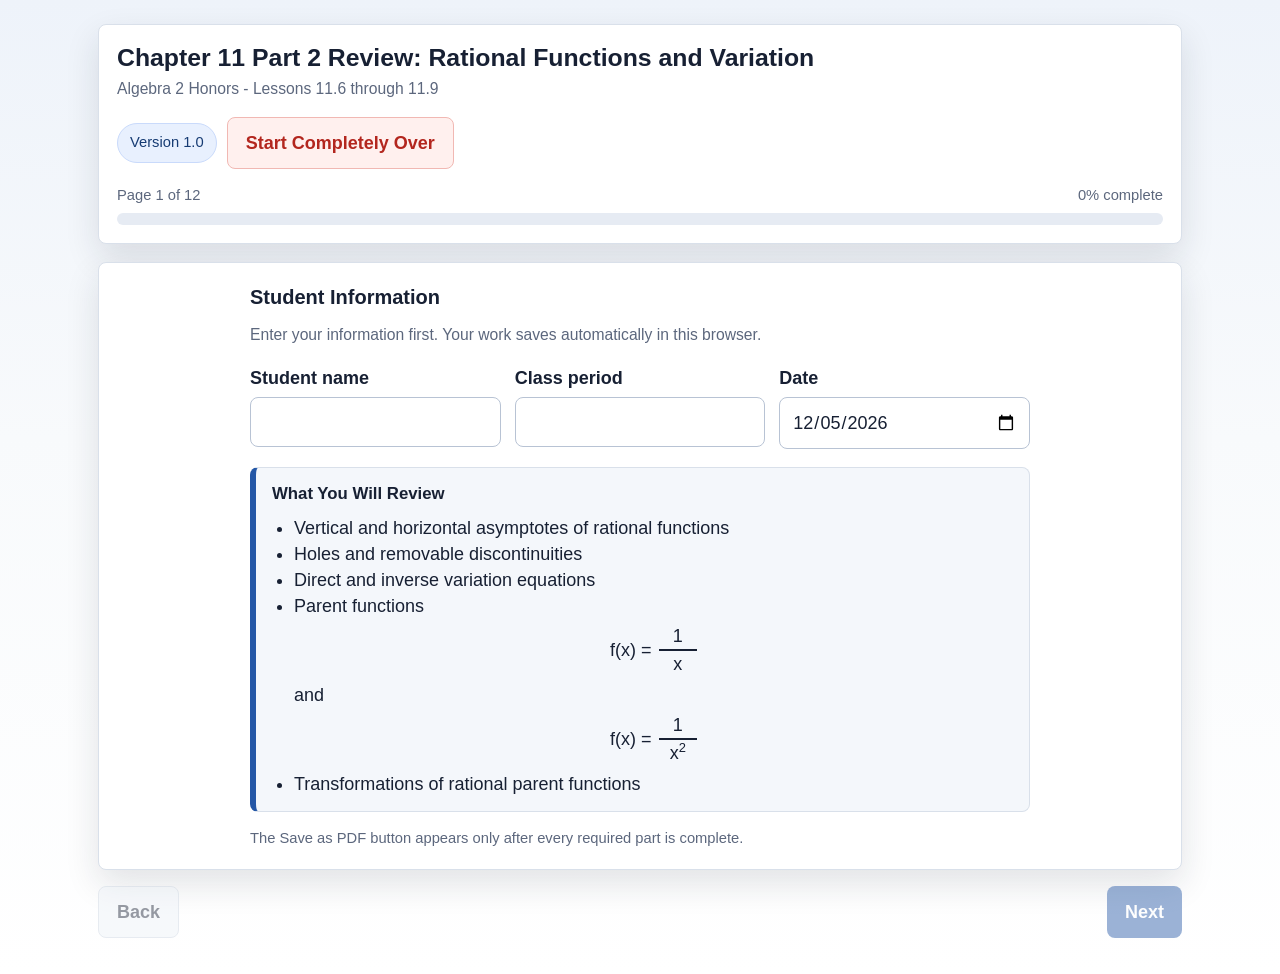
==== commit 73c63475: "Improve rational function math formatting" ====
--- a/algebra-2-honors-ch11-part-2-review/index.html
+++ b/algebra-2-honors-ch11-part-2-review/index.html
@@ -201,13 +201,71 @@
     .you-try { background: #fffdfa; }
 
     .formula {
-      display: inline-block;
+      display: block;
       font-weight: 700;
       background: #f3f6fb;
       border: 1px solid #dbe4f2;
       border-radius: 6px;
-      padding: 3px 7px;
-      margin: 2px 0;
+      padding: 10px 12px;
+      margin: 8px 0;
+      overflow-x: auto;
+    }
+
+    .math-expression {
+      display: inline-flex;
+      align-items: center;
+      justify-content: center;
+      gap: 0.45rem;
+      max-width: 100%;
+      vertical-align: middle;
+      line-height: 1.15;
+      margin: 0.1rem 0.05rem;
+    }
+
+    .math-expression.block {
+      display: flex;
+      justify-content: center;
+      width: 100%;
+      margin: 0.35rem 0;
+    }
+
+    .math-inline {
+      font-size: 0.98em;
+    }
+
+    .function-name,
+    .outside-shift {
+      white-space: nowrap;
+    }
+
+    .fraction {
+      display: inline-flex;
+      flex-direction: column;
+      align-items: stretch;
+      justify-content: center;
+      text-align: center;
+      min-width: 2.4rem;
+      max-width: 100%;
+      vertical-align: middle;
+    }
+
+    .numerator,
+    .denominator {
+      display: block;
+      padding: 0.08rem 0.45rem;
+      white-space: nowrap;
+    }
+
+    .frac-line {
+      display: block;
+      border-top: 2px solid currentColor;
+      margin: 0.1rem 0;
+      min-width: 100%;
+    }
+
+    sup {
+      font-size: 0.72em;
+      line-height: 0;
     }
 
     .field-grid {
@@ -357,6 +415,8 @@
       .page { padding: 16px; }
       .pill { white-space: normal; }
       .header-tools { justify-content: flex-start; }
+      .math-expression.block { justify-content: flex-start; }
+      .formula .math-expression.block { justify-content: center; }
     }
 
     @media print {
@@ -370,6 +430,7 @@
       .print-page table { width: 100%; border-collapse: collapse; margin-top: 8pt; }
       .print-page th, .print-page td { border: 1px solid #777; padding: 5pt; text-align: left; vertical-align: top; }
       .print-page .summary-box { border: 1px solid #333; padding: 8pt; margin: 10pt 0; }
+      .math-expression.block { justify-content: flex-start; }
       .no-break { break-inside: avoid; }
     }
   </style>
@@ -794,6 +855,64 @@
       return escapeHtml(value).replace(/`/g, "&#96;");
     }
 
+    function mathText(value) {
+      return superscriptMath(escapeHtml(value));
+    }
+
+    function superscriptMath(html) {
+      return html.replace(/x\^([0-9]+)/g, "x<sup>$1</sup>");
+    }
+
+    function inlineFracHtml(numerator, denominator) {
+      return `<span class="math-expression math-inline"><span class="fraction"><span class="numerator">${mathText(numerator)}</span><span class="frac-line"></span><span class="denominator">${mathText(denominator)}</span></span></span>`;
+    }
+
+    function fracHtml(functionName, numerator, denominator, outsideShift = "") {
+      return `<span class="math-expression block">${functionName ? `<span class="function-name">${mathText(functionName)}</span>` : ""}<span class="fraction"><span class="numerator">${mathText(numerator)}</span><span class="frac-line"></span><span class="denominator">${mathText(denominator)}</span></span>${outsideShift ? `<span class="outside-shift">${mathText(outsideShift)}</span>` : ""}</span>`;
+    }
+
+    function mathReplacements() {
+      return [
+        { text: "f(x) = [(x - 3)(x + 2)] / [(x + 2)(x - 1)(x + 4)]", html: fracHtml("f(x) =", "(x - 3)(x + 2)", "(x + 2)(x - 1)(x + 4)") },
+        { text: "f(x) = [(x + 1)(x - 4)] / [(x - 4)(x + 5)(x - 2)]", html: fracHtml("f(x) =", "(x + 1)(x - 4)", "(x - 4)(x + 5)(x - 2)") },
+        { text: "h(x) = (8x^4 - 3x + 1) / (2x^4 + 5x^2 - 7)", html: fracHtml("h(x) =", "8x^4 - 3x + 1", "2x^4 + 5x^2 - 7") },
+        { text: "h(x) = (9x^3 - 4x + 1) / (3x^3 + 8)", html: fracHtml("h(x) =", "9x^3 - 4x + 1", "3x^3 + 8") },
+        { text: "r(x) = (4x^2 - 7) / (2x^3 + 1)", html: fracHtml("r(x) =", "4x^2 - 7", "2x^3 + 1") },
+        { text: "p(x) = (5x^4 - 1) / (x^2 + 6)", html: fracHtml("p(x) =", "5x^4 - 1", "x^2 + 6") },
+        { text: "f(x) = [(x + 1)(x - 4)] / [(x + 1)(x + 3)]", html: fracHtml("f(x) =", "(x + 1)(x - 4)", "(x + 1)(x + 3)") },
+        { text: "f(x) = [(x - 3)(x + 2)] / [(x - 3)(x - 5)]", html: fracHtml("f(x) =", "(x - 3)(x + 2)", "(x - 3)(x - 5)") },
+        { text: "g(x) = -3 / (x - 4) + 2", html: fracHtml("g(x) =", "-3", "(x - 4)", "+ 2") },
+        { text: "g(x) = 2 / (x + 3) - 1", html: fracHtml("g(x) =", "2", "(x + 3)", "- 1") },
+        { text: "g(x) = a / (x - h)^2 + k", html: fracHtml("g(x) =", "a", "(x - h)^2", "+ k") },
+        { text: "g(x) = a / (x - h) + k", html: fracHtml("g(x) =", "a", "(x - h)", "+ k") },
+        { text: "a / (x - h)^2 + k", html: fracHtml("", "a", "(x - h)^2", "+ k") },
+        { text: "a / (x - h) + k", html: fracHtml("", "a", "(x - h)", "+ k") },
+        { text: "f(x) = 1/x^2", html: fracHtml("f(x) =", "1", "x^2") },
+        { text: "f(x) = 1/x", html: fracHtml("f(x) =", "1", "x") },
+        { text: "8x^4 / 2x^4", html: inlineFracHtml("8x^4", "2x^4") },
+        { text: "9x^3 / 3x^3", html: inlineFracHtml("9x^3", "3x^3") },
+        { text: "1/x^2", html: inlineFracHtml("1", "x^2") },
+        { text: "1/x", html: inlineFracHtml("1", "x") },
+        { text: "-5 / 2", html: inlineFracHtml("-5", "2") },
+        { text: "5 / -2", html: inlineFracHtml("5", "-2") },
+        { text: "10 / 4", html: inlineFracHtml("10", "4") },
+        { text: "18 / 6", html: inlineFracHtml("18", "6") },
+        { text: "k / 3", html: inlineFracHtml("k", "3") },
+        { text: "36 / x", html: inlineFracHtml("36", "x") },
+        { text: "35 / x", html: inlineFracHtml("35", "x") },
+        { text: "k / x", html: inlineFracHtml("k", "x") },
+        { text: "y / x", html: inlineFracHtml("y", "x") }
+      ].sort((a, b) => b.text.length - a.text.length);
+    }
+
+    function formatMath(value) {
+      let html = escapeHtml(value);
+      mathReplacements().forEach(item => {
+        html = html.split(escapeHtml(item.text)).join(item.html);
+      });
+      return superscriptMath(html);
+    }
+
     function renderApp() {
       if (state.page < 0 || state.page >= PAGES.length) state.page = 0;
       const page = PAGES[state.page];
@@ -833,7 +952,7 @@
               <li>Vertical and horizontal asymptotes of rational functions</li>
               <li>Holes and removable discontinuities</li>
               <li>Direct and inverse variation equations</li>
-              <li>Parent functions f(x) = 1/x and f(x) = 1/x^2</li>
+              <li>${formatMath("Parent functions f(x) = 1/x and f(x) = 1/x^2")}</li>
               <li>Transformations of rational parent functions</li>
             </ul>
           </div>
@@ -848,24 +967,24 @@
       return `
         <article>
           <div class="note-band">
-            <h2>${index + 1}. ${escapeHtml(topic.title)}</h2>
-            <ul>${topic.notes.map(note => `<li>${escapeHtml(note)}</li>`).join("")}</ul>
+            <h2>${index + 1}. ${formatMath(topic.title)}</h2>
+            <ul>${topic.notes.map(note => `<li>${formatMath(note)}</li>`).join("")}</ul>
           </div>
           <div class="topic-grid">
             <section class="panel walkthrough">
               <h3>Walkthrough</h3>
-              <p><span class="formula">${escapeHtml(topic.walkthrough.problem)}</span></p>
-              <ol>${topic.walkthrough.steps.map(step => `<li>${escapeHtml(step)}</li>`).join("")}</ol>
+              <p><span class="formula">${formatMath(topic.walkthrough.problem)}</span></p>
+              <ol>${topic.walkthrough.steps.map(step => `<li>${formatMath(step)}</li>`).join("")}</ol>
             </section>
             <section class="panel you-try">
               <h3>You Try</h3>
-              <p>${escapeHtml(q.prompt)}</p>
+              <p>${formatMath(q.prompt)}</p>
               ${renderQuestionFields(q, rec)}
               <div class="actions">
                 <div class="small-note">Attempts used: ${rec.attempts} of 2</div>
                 ${rec.locked ? "" : `<button class="btn" type="button" onclick="checkQuestion('${q.id}')">Check Answer</button>`}
               </div>
-              ${rec.feedback ? `<div class="feedback ${rec.feedbackType}">${rec.feedback}</div>` : ""}
+              ${rec.feedback ? `<div class="feedback ${rec.feedbackType}">${formatMath(rec.feedback)}</div>` : ""}
             </section>
           </div>
         </article>
@@ -881,13 +1000,13 @@
       const key = field.key || `field${index}`;
       const value = rec.values[key] || "";
       const disabled = rec.locked ? "disabled" : "";
-      const label = escapeHtml(field.label);
+      const label = formatMath(field.label);
       if (field.kind === "select") {
         return `
           <div>
             <label for="${q.id}-${key}">${label}</label>
             <select id="${q.id}-${key}" ${disabled} onchange="setQuestionValue('${q.id}', '${key}', this.value)">
-              ${field.options.map(option => `<option value="${escapeAttr(option)}" ${option === value ? "selected" : ""}>${option ? escapeHtml(option) : "Choose one"}</option>`).join("")}
+              ${field.options.map(option => `<option value="${escapeAttr(option)}" ${option === value ? "selected" : ""}>${option ? formatMath(option) : "Choose one"}</option>`).join("")}
             </select>
           </div>
         `;
@@ -896,7 +1015,7 @@
         <div>
           <label for="${q.id}-${key}">${label}</label>
           <input id="${q.id}-${key}" type="text" inputmode="decimal" ${disabled} value="${escapeAttr(value)}" placeholder="${escapeAttr(field.placeholder || "")}" oninput="setQuestionValue('${q.id}', '${key}', this.value)">
-          <div class="field-help">Fractions like -5/2 or decimals like -2.5 are both accepted.</div>
+          <div class="field-help">Fractions like ${inlineFracHtml("-5", "2")} or decimals like -2.5 are both accepted.</div>
         </div>
       `;
     }
@@ -905,7 +1024,7 @@
       return `
         <div class="short-page">
           <h2>Final Reflection</h2>
-          <p>${escapeHtml(REFLECTION.prompt)}</p>
+          <p>${formatMath(REFLECTION.prompt)}</p>
           <label for="reflectionText">Teacher-review response</label>
           <textarea id="reflectionText" oninput="updateTeacherReview(this.value)">${escapeHtml(state.teacherReview.reflection)}</textarea>
           <div id="teacherStatus" class="feedback hint">Please write a complete response before continuing.</div>
@@ -938,7 +1057,7 @@
           <div class="status-list">
             ${scores.sections.map(section => `
               <div class="status-card">
-                <strong>${escapeHtml(section.title)}</strong>
+                <strong>${formatMath(section.title)}</strong>
                 <span>${formatPoints(section.earned)} / ${section.max}</span>
               </div>
             `).join("")}
@@ -1236,7 +1355,7 @@
           <table>
             <thead><tr><th>Section</th><th>Score</th><th>Skill</th></tr></thead>
             <tbody>
-              ${scores.sections.map(section => `<tr><td>${escapeHtml(section.title)}</td><td>${formatPoints(section.earned)} / ${section.max}</td><td>${escapeHtml(section.skill)}</td></tr>`).join("")}
+              ${scores.sections.map(section => `<tr><td>${formatMath(section.title)}</td><td>${formatPoints(section.earned)} / ${section.max}</td><td>${escapeHtml(section.skill)}</td></tr>`).join("")}
               <tr><td>Teacher-Review Reflection</td><td>${scores.teacherEarned} / ${ASSIGNMENT.teacherReviewPoints}</td><td>mathematical explanation</td></tr>
             </tbody>
           </table>
@@ -1251,7 +1370,7 @@
               ${TOPICS.map(topic => {
                 const rec = getQuestionRecord(topic.question);
                 const needsAnswer = rec.score < topic.question.max;
-                return `<tr><td>${escapeHtml(topic.title)}</td><td>${escapeHtml(studentAnswerText(topic.question))}</td><td>${formatPoints(rec.score)} / ${topic.question.max}</td><td>${needsAnswer ? escapeHtml(correctAnswerText(topic.question)) : "Correct"}</td></tr>`;
+                return `<tr><td>${formatMath(topic.title)}</td><td>${escapeHtml(studentAnswerText(topic.question))}</td><td>${formatPoints(rec.score)} / ${topic.question.max}</td><td>${needsAnswer ? escapeHtml(correctAnswerText(topic.question)) : "Correct"}</td></tr>`;
               }).join("")}
             </tbody>
           </table>
@@ -1259,8 +1378,8 @@
           <h2>Guided Work</h2>
           ${TOPICS.map(topic => `
             <div class="no-break">
-              <p><strong>${escapeHtml(topic.title)}:</strong> ${escapeHtml(topic.walkthrough.problem)}</p>
-              <ol>${topic.walkthrough.steps.map(step => `<li>${escapeHtml(step)}</li>`).join("")}</ol>
+              <p><strong>${formatMath(topic.title)}:</strong> ${formatMath(topic.walkthrough.problem)}</p>
+              <ol>${topic.walkthrough.steps.map(step => `<li>${formatMath(step)}</li>`).join("")}</ol>
             </div>
           `).join("")}
 
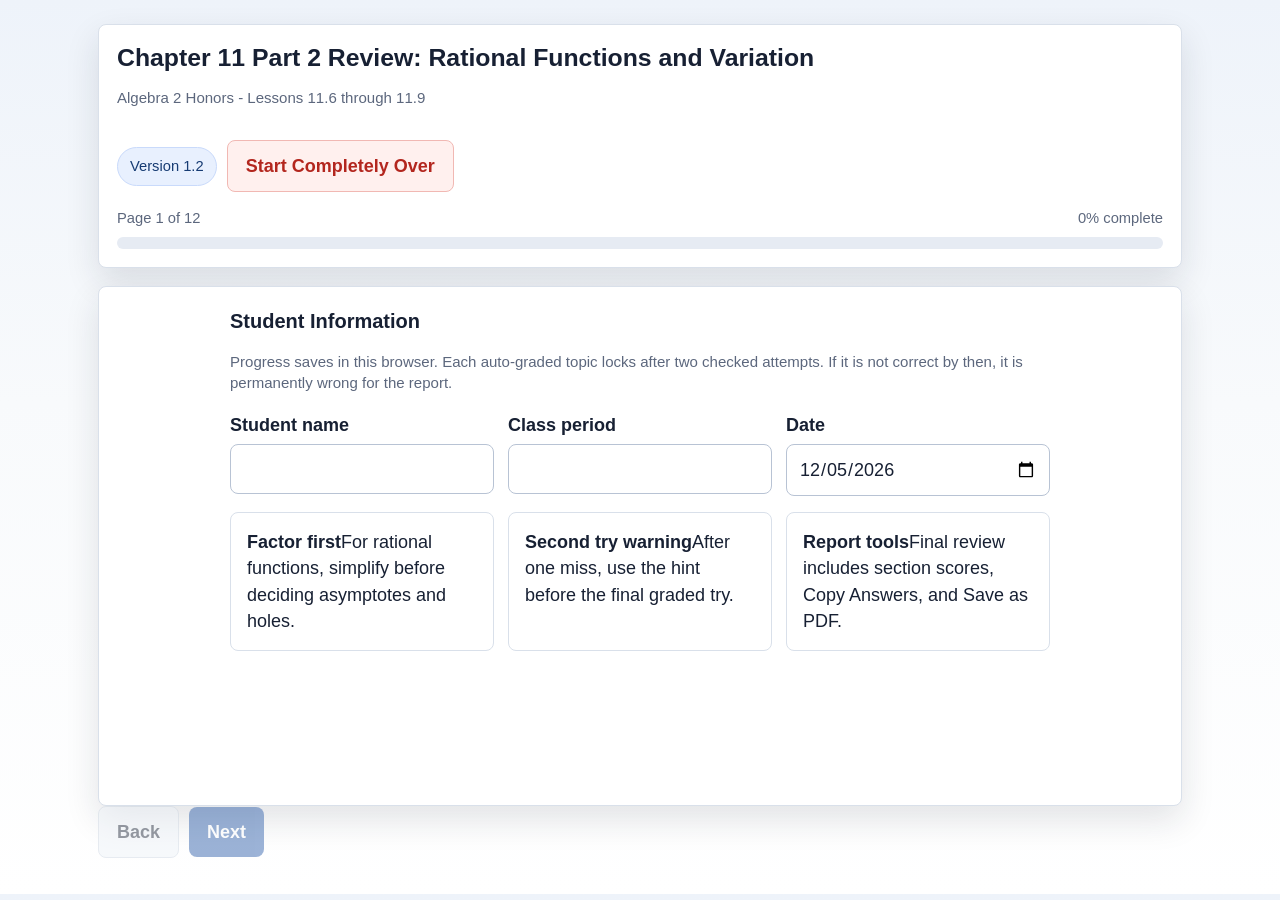
==== commit 1b889293: "Update Algebra 2 Honors review supports" ====
--- a/algebra-2-honors-ch11-part-2-review/index.html
+++ b/algebra-2-honors-ch11-part-2-review/index.html
@@ -1,1401 +1,88 @@
 <!doctype html>
-<html lang="en">
+<html lang='en'>
 <head>
-  <meta charset="utf-8">
-  <meta name="viewport" content="width=device-width, initial-scale=1">
+  <meta charset='utf-8'>
+  <meta name='viewport' content='width=device-width, initial-scale=1'>
   <title>Chapter 11 Part 2 Review: Rational Functions and Variation</title>
   <style>
-    :root {
-      --ink: #172033;
-      --muted: #5c677d;
-      --line: #d9e0ea;
-      --paper: #ffffff;
-      --soft: #f4f7fb;
-      --brand: #2457a6;
-      --brand-2: #163b73;
-      --green: #207245;
-      --red: #b3261e;
-      --amber: #8a5a00;
-      --shadow: 0 14px 34px rgba(23, 32, 51, 0.12);
-      font-family: Arial, Helvetica, sans-serif;
-    }
-
-    * { box-sizing: border-box; }
-
-    body {
-      margin: 0;
-      background: linear-gradient(180deg, #eef3fa 0%, #f8fafc 45%, #ffffff 100%);
-      color: var(--ink);
-      font-size: 18px;
-      line-height: 1.45;
-    }
-
-    button, input, select, textarea { font: inherit; }
-
-    .app-shell {
-      max-width: 1120px;
-      margin: 0 auto;
-      padding: 24px 18px 36px;
-    }
-
-    .topbar {
-      background: var(--paper);
-      border: 1px solid var(--line);
-      border-radius: 8px;
-      box-shadow: var(--shadow);
-      padding: 18px;
-      margin-bottom: 18px;
-    }
-
-    .title-row {
-      display: flex;
-      justify-content: space-between;
-      align-items: flex-start;
-      gap: 16px;
-      flex-wrap: wrap;
-    }
-
-    .header-tools {
-      display: flex;
-      justify-content: flex-end;
-      align-items: center;
-      gap: 10px;
-      flex-wrap: wrap;
-    }
-
-    h1 {
-      font-size: 1.55rem;
-      line-height: 1.18;
-      margin: 0 0 6px;
-      letter-spacing: 0;
-    }
-
-    h2 {
-      font-size: 1.25rem;
-      margin: 0 0 12px;
-      letter-spacing: 0;
-    }
-
-    h3 {
-      font-size: 1.05rem;
-      margin: 0 0 8px;
-      letter-spacing: 0;
-    }
-
-    .meta {
-      color: var(--muted);
-      margin: 0;
-      font-size: 0.98rem;
-    }
-
-    .pill {
-      display: inline-flex;
-      align-items: center;
-      gap: 8px;
-      background: #e8f0fe;
-      color: var(--brand-2);
-      border: 1px solid #c9dafb;
-      border-radius: 999px;
-      padding: 8px 12px;
-      font-size: 0.92rem;
-      white-space: nowrap;
-    }
-
-    .progress-wrap { margin-top: 16px; }
-
-    .progress-label {
-      display: flex;
-      justify-content: space-between;
-      gap: 10px;
-      color: var(--muted);
-      font-size: 0.92rem;
-      margin-bottom: 7px;
-    }
-
-    .progress-track {
-      height: 12px;
-      background: #e6ebf3;
-      border-radius: 999px;
-      overflow: hidden;
-    }
-
-    .progress-fill {
-      height: 100%;
-      width: 0%;
-      background: var(--brand);
-      border-radius: 999px;
-      transition: width 160ms ease;
-    }
-
-    .page {
-      background: var(--paper);
-      border: 1px solid var(--line);
-      border-radius: 8px;
-      box-shadow: var(--shadow);
-      padding: 20px;
-      min-height: 520px;
-    }
-
-    .short-page {
-      max-width: 780px;
-      margin: 0 auto;
-    }
-
-    .info-grid {
-      display: grid;
-      grid-template-columns: repeat(3, minmax(0, 1fr));
-      gap: 14px;
-      margin-top: 18px;
-    }
-
-    label {
-      display: block;
-      font-weight: 700;
-      margin-bottom: 6px;
-    }
-
-    input[type="text"], input[type="date"], select, textarea {
-      width: 100%;
-      border: 1px solid #b8c3d4;
-      border-radius: 8px;
-      padding: 11px 12px;
-      background: #fff;
-      color: var(--ink);
-      min-height: 48px;
-    }
-
-    textarea {
-      min-height: 150px;
-      resize: vertical;
-    }
-
-    .note-band {
-      background: var(--soft);
-      border: 1px solid var(--line);
-      border-left: 6px solid var(--brand);
-      border-radius: 8px;
-      padding: 14px 16px;
-      margin-bottom: 16px;
-    }
-
-    .note-band ul, .walkthrough ol {
-      margin: 8px 0 0 22px;
-      padding: 0;
-    }
-
-    .topic-grid {
-      display: grid;
-      grid-template-columns: minmax(0, 1fr) minmax(0, 1fr);
-      gap: 16px;
-      align-items: start;
-    }
-
-    .panel {
-      border: 1px solid var(--line);
-      border-radius: 8px;
-      padding: 16px;
-      background: #fff;
-    }
-
-    .walkthrough { background: #fbfcff; }
-    .you-try { background: #fffdfa; }
-
-    .formula {
-      display: block;
-      font-weight: 700;
-      background: #f3f6fb;
-      border: 1px solid #dbe4f2;
-      border-radius: 6px;
-      padding: 10px 12px;
-      margin: 8px 0;
-      overflow-x: auto;
-    }
-
-    .math-expression {
-      display: inline-flex;
-      align-items: center;
-      justify-content: center;
-      gap: 0.45rem;
-      max-width: 100%;
-      vertical-align: middle;
-      line-height: 1.15;
-      margin: 0.1rem 0.05rem;
-    }
-
-    .math-expression.block {
-      display: flex;
-      justify-content: center;
-      width: 100%;
-      margin: 0.35rem 0;
-    }
-
-    .math-inline {
-      font-size: 0.98em;
-    }
-
-    .function-name,
-    .outside-shift {
-      white-space: nowrap;
-    }
-
-    .fraction {
-      display: inline-flex;
-      flex-direction: column;
-      align-items: stretch;
-      justify-content: center;
-      text-align: center;
-      min-width: 2.4rem;
-      max-width: 100%;
-      vertical-align: middle;
-    }
-
-    .numerator,
-    .denominator {
-      display: block;
-      padding: 0.08rem 0.45rem;
-      white-space: nowrap;
-    }
-
-    .frac-line {
-      display: block;
-      border-top: 2px solid currentColor;
-      margin: 0.1rem 0;
-      min-width: 100%;
-    }
-
-    sup {
-      font-size: 0.72em;
-      line-height: 0;
-    }
-
-    .field-grid {
-      display: grid;
-      grid-template-columns: repeat(2, minmax(0, 1fr));
-      gap: 12px;
-      margin-top: 14px;
-    }
-
-    .field-grid.single { grid-template-columns: 1fr; }
-
-    .field-help {
-      color: var(--muted);
-      font-size: 0.9rem;
-      margin-top: 5px;
-    }
-
-    .actions {
-      display: flex;
-      justify-content: space-between;
-      align-items: center;
-      gap: 12px;
-      margin-top: 18px;
-      flex-wrap: wrap;
-    }
-
-    .nav-actions {
-      display: flex;
-      gap: 10px;
-      justify-content: space-between;
-      margin-top: 16px;
-    }
-
-    .btn {
-      border: 0;
-      border-radius: 8px;
-      padding: 12px 18px;
-      min-height: 48px;
-      cursor: pointer;
-      background: var(--brand);
-      color: #fff;
-      font-weight: 700;
-    }
-
-    .btn:hover:not(:disabled) { background: var(--brand-2); }
-
-    .btn.secondary {
-      background: #edf2f8;
-      color: var(--ink);
-      border: 1px solid #cbd5e1;
-    }
-
-    .btn.secondary:hover:not(:disabled) { background: #e1e8f2; }
-
-    .btn.print { background: var(--green); }
-
-    .btn.reset {
-      background: #fff0ee;
-      color: var(--red);
-      border: 1px solid #f1b8b3;
-    }
-
-    .btn.reset:hover:not(:disabled) { background: #ffe2df; }
-
-    .btn:disabled {
-      opacity: 0.45;
-      cursor: not-allowed;
-    }
-
-    .feedback {
-      margin-top: 12px;
-      padding: 12px;
-      border-radius: 8px;
-      border: 1px solid var(--line);
-      background: #f7f9fc;
-      color: var(--ink);
-    }
-
-    .feedback.correct {
-      background: #edf8f1;
-      border-color: #b8dfc5;
-      color: #155c34;
-    }
-
-    .feedback.hint {
-      background: #fff8e7;
-      border-color: #f0d28a;
-      color: var(--amber);
-    }
-
-    .feedback.locked {
-      background: #fff0ee;
-      border-color: #f1b8b3;
-      color: var(--red);
-    }
-
-    .feedback.review {
-      background: #edf8f1;
-      border-color: #b8dfc5;
-      color: #155c34;
-    }
-
-    .status-list {
-      display: grid;
-      grid-template-columns: repeat(2, minmax(0, 1fr));
-      gap: 12px;
-      margin-top: 14px;
-    }
-
-    .status-card {
-      border: 1px solid var(--line);
-      border-radius: 8px;
-      padding: 12px;
-      background: #fff;
-    }
-
-    .status-card strong {
-      display: block;
-      margin-bottom: 4px;
-    }
-
-    .score-big {
-      font-size: 2.25rem;
-      font-weight: 800;
-      margin: 8px 0;
-    }
-
-    .review-grid {
-      display: grid;
-      grid-template-columns: minmax(0, 1fr) minmax(0, 1fr);
-      gap: 16px;
-      margin-top: 16px;
-    }
-
-    .small-note {
-      color: var(--muted);
-      font-size: 0.92rem;
-      margin: 8px 0 0;
-    }
-
-    #printReport { display: none; }
-
-    @media (max-width: 820px) {
-      body { font-size: 17px; }
-      .topic-grid, .info-grid, .review-grid, .status-list { grid-template-columns: 1fr; }
-      .field-grid { grid-template-columns: 1fr; }
-      .page { padding: 16px; }
-      .pill { white-space: normal; }
-      .header-tools { justify-content: flex-start; }
-      .math-expression.block { justify-content: flex-start; }
-      .formula .math-expression.block { justify-content: center; }
-    }
-
-    @media print {
-      body { background: #fff; color: #111; font-size: 12pt; }
-      .app-shell { display: none !important; }
-      #printReport { display: block !important; }
-      .print-page { padding: 0.35in; }
-      .print-page h1 { font-size: 18pt; margin-bottom: 8pt; }
-      .print-page h2 { font-size: 14pt; border-bottom: 1px solid #333; padding-bottom: 3pt; margin-top: 16pt; }
-      .print-page p, .print-page li, .print-page td, .print-page th { font-size: 11pt; line-height: 1.35; }
-      .print-page table { width: 100%; border-collapse: collapse; margin-top: 8pt; }
-      .print-page th, .print-page td { border: 1px solid #777; padding: 5pt; text-align: left; vertical-align: top; }
-      .print-page .summary-box { border: 1px solid #333; padding: 8pt; margin: 10pt 0; }
-      .math-expression.block { justify-content: flex-start; }
-      .no-break { break-inside: avoid; }
-    }
+    :root{--ink:#172033;--muted:#5c677d;--line:#d9e0ea;--paper:#fff;--soft:#f4f7fb;--brand:#2457a6;--brand-2:#163b73;--green:#207245;--red:#b3261e;--amber:#8a5a00;--gold2:#fff8e7;--shadow:0 14px 34px rgba(23,32,51,.12);font-family:Arial,Helvetica,sans-serif}*{box-sizing:border-box}body{margin:0;background:linear-gradient(180deg,#eef3fa 0%,#f8fafc 45%,#fff 100%);color:var(--ink);font-size:18px;line-height:1.45}button,input,select,textarea{font:inherit}.app-shell{max-width:1120px;margin:0 auto;padding:24px 18px 36px}.topbar,.page{background:var(--paper);border:1px solid var(--line);border-radius:8px;box-shadow:var(--shadow)}.topbar{padding:18px;margin-bottom:18px}.title-row{display:flex;justify-content:space-between;align-items:flex-start;gap:16px;flex-wrap:wrap}.header-tools,.actions,.nav-actions{display:flex;align-items:center;gap:10px;flex-wrap:wrap}.header-tools{justify-content:flex-end}h1{font-size:1.55rem;line-height:1.18;margin:0 0 6px}h2{font-size:1.25rem;margin:0 0 12px}h3{font-size:1.05rem;margin:0 0 8px}.meta,.small-note,.field-help{color:var(--muted);font-size:.94rem}.pill{display:inline-flex;align-items:center;background:#e8f0fe;color:var(--brand-2);border:1px solid #c9dafb;border-radius:999px;padding:8px 12px;font-size:.92rem}.progress-wrap{margin-top:16px}.progress-label{display:flex;justify-content:space-between;gap:10px;color:var(--muted);font-size:.92rem;margin-bottom:7px}.progress-track{height:12px;background:#e6ebf3;border-radius:999px;overflow:hidden}.progress-fill{height:100%;width:0;background:var(--brand);border-radius:999px;transition:width .16s}.page{padding:20px;min-height:520px}.short-page{max-width:820px;margin:0 auto}.info-grid,.field-grid,.review-grid,.status-list,.tool-grid{display:grid;grid-template-columns:repeat(2,minmax(0,1fr));gap:14px}.info-grid{grid-template-columns:repeat(3,minmax(0,1fr));margin-top:18px}.tool-grid{grid-template-columns:repeat(3,minmax(0,1fr));margin-top:16px}label{display:block;font-weight:700;margin-bottom:6px}input[type='text'],input[type='date'],select,textarea{width:100%;border:1px solid #b8c3d4;border-radius:8px;padding:11px 12px;background:#fff;color:var(--ink);min-height:48px}textarea{min-height:150px;resize:vertical}input:disabled,select:disabled{background:#edf2f7;color:#526170}.note-band,.panel,.tool-card{border:1px solid var(--line);border-radius:8px;padding:16px}.note-band{background:var(--soft);border-left:6px solid var(--brand);margin-bottom:16px}.panel,.tool-card{background:#fff}.walkthrough{background:#fbfcff}.you-try{background:#fffdfa}.note-band ul,.walkthrough ol{margin:8px 0 0 22px;padding:0}.topic-grid{display:grid;grid-template-columns:minmax(0,1fr) minmax(0,1fr);gap:16px;align-items:start}.formula,.answer-format,.final-warning{display:block;font-weight:700;background:#f3f6fb;border:1px solid #dbe4f2;border-radius:7px;padding:10px 12px;margin:8px 0;overflow-x:auto}.answer-format{background:#eef6ff;border-color:#c7dcf6;color:var(--brand-2)}.final-warning{background:var(--gold2);border-color:#f0d28a;color:var(--amber)}.support-box{border:1px solid var(--line);border-radius:8px;background:#fff;overflow:hidden;margin-top:12px}.support-box summary{cursor:pointer;padding:10px 12px;font-weight:700;color:var(--brand-2)}.support-box div{border-top:1px solid var(--line);padding:10px 12px}.field-grid{display:grid;grid-template-columns:repeat(2,minmax(0,1fr));gap:12px;margin-top:14px}.field-grid.single{grid-template-columns:1fr}.btn{border:0;border-radius:8px;padding:12px 18px;min-height:48px;cursor:pointer;background:var(--brand);color:#fff;font-weight:700}.btn:hover:not(:disabled){background:var(--brand-2)}.btn.secondary{background:#edf2f8;color:var(--ink);border:1px solid #cbd5e1}.btn.print{background:var(--green)}.btn.reset{background:#fff0ee;color:var(--red);border:1px solid #f1b8b3}.btn:disabled{opacity:.45;cursor:not-allowed}.feedback{margin-top:12px;padding:12px;border-radius:8px;border:1px solid var(--line);background:#f7f9fc}.feedback.correct{background:#edf8f1;border-color:#b8dfc5;color:#155c34}.feedback.hint{background:#fff8e7;border-color:#f0d28a;color:var(--amber)}.feedback.locked{background:#fff0ee;border-color:#f1b8b3;color:var(--red)}.feedback.review{background:#edf8f1;border-color:#b8dfc5;color:#155c34}.status-card{border:1px solid var(--line);border-radius:8px;padding:12px;background:#fff}.status-card strong{display:block;margin-bottom:4px}.score-big{font-size:2.25rem;font-weight:800;margin:8px 0}.graph-card{border:1px solid var(--line);border-radius:8px;background:#fff;padding:12px;margin-top:10px}.graph-card svg{width:100%;max-width:420px;display:block;margin:auto}#printReport{display:none}
+    @media(max-width:820px){body{font-size:17px}.topic-grid,.info-grid,.review-grid,.status-list,.field-grid,.tool-grid{grid-template-columns:1fr}.page{padding:16px}.header-tools{justify-content:flex-start}}
+    @media print{body{background:#fff;color:#111;font-size:12pt}.app-shell{display:none!important}#printReport{display:block!important}.print-page{padding:.35in}.print-page h1{font-size:18pt;margin-bottom:8pt}.print-page h2{font-size:14pt;border-bottom:1px solid #333;padding-bottom:3pt;margin-top:16pt}.print-page p,.print-page li,.print-page td,.print-page th{font-size:11pt;line-height:1.35}.print-page table{width:100%;border-collapse:collapse;margin-top:8pt}.print-page th,.print-page td{border:1px solid #777;padding:5pt;text-align:left;vertical-align:top}.summary-box{border:1px solid #333;padding:8pt;margin:10pt 0}.no-break{break-inside:avoid}}
   </style>
 </head>
 <body>
-  <main class="app-shell">
-    <header class="topbar">
-      <div class="title-row">
-        <div>
-          <h1>Chapter 11 Part 2 Review: Rational Functions and Variation</h1>
-          <p class="meta">Algebra 2 Honors - Lessons 11.6 through 11.9</p>
-        </div>
-        <div class="header-tools">
-          <div class="pill" id="versionPill">Version 1.0</div>
-          <button class="btn reset" id="resetBtn" type="button">Start Completely Over</button>
-        </div>
-      </div>
-      <div class="progress-wrap" aria-label="Assignment progress">
-        <div class="progress-label"><span id="pageLabel">Page 1</span><span id="completionLabel">0% complete</span></div>
-        <div class="progress-track"><div class="progress-fill" id="progressFill"></div></div>
-      </div>
-    </header>
-
-    <section class="page" id="app" aria-live="polite"></section>
-
-    <nav class="nav-actions" aria-label="Page navigation">
-      <button class="btn secondary" id="backBtn" type="button">Back</button>
-      <button class="btn" id="nextBtn" type="button">Next</button>
-    </nav>
+  <main class='app-shell'>
+    <header class='topbar'><div class='title-row'><div><h1>Chapter 11 Part 2 Review: Rational Functions and Variation</h1><p class='meta'>Algebra 2 Honors - Lessons 11.6 through 11.9</p></div><div class='header-tools'><div class='pill' id='versionPill'></div><button class='btn reset' id='resetBtn' type='button'>Start Completely Over</button></div></div><div class='progress-wrap' aria-label='Assignment progress'><div class='progress-label'><span id='pageLabel'>Page 1</span><span id='completionLabel'>0% complete</span></div><div class='progress-track'><div class='progress-fill' id='progressFill'></div></div></div></header>
+    <section class='page' id='app' aria-live='polite'></section>
+    <nav class='nav-actions' aria-label='Page navigation'><button class='btn secondary' id='backBtn' type='button'>Back</button><button class='btn' id='nextBtn' type='button'>Next</button></nav>
   </main>
-
-  <section id="printReport" aria-hidden="true"></section>
+  <section id='printReport' aria-hidden='true'></section>
 
   <script>
-    // =========================
-    // Editable assignment data
-    // =========================
-    const ASSIGNMENT = {
-      course: "Algebra 2 Honors",
-      title: "Chapter 11 Part 2 Review: Rational Functions and Variation",
-      version: "1.0",
-      storageKey: "a2h-ch11-part2-review-v1",
-      autoPoints: 90,
-      teacherReviewPoints: 10
-    };
+    // Teacher edit area: update topics, prompts, answers, hints, and explanations here.
+    const ASSIGNMENT={course:`Algebra 2 Honors`,title:`Chapter 11 Part 2 Review: Rational Functions and Variation`,version:`1.2`,storageKey:`a2h-ch11-part2-review-v2`,teacherReviewPoints:1};
+    const TOPICS=[
+      {title:`Vertical Asymptotes`,skill:`vertical asymptotes after simplification`,notes:[`Vertical asymptotes come from x-values that make the simplified denominator equal zero.`,`A canceled factor creates a hole, not a vertical asymptote.`],walk:{problem:`Find the vertical asymptotes of f(x)=[(x-3)(x+2)]/[(x+2)(x-1)(x+4)].`,steps:[`Cancel the common factor (x+2), so x=-2 is a hole.`,`The remaining denominator is (x-1)(x+4).`,`Vertical asymptotes are x=1 and x=-4.`]},question:{id:`q1`,mode:`unorderedNumbers`,prompt:`For f(x)=[(x+1)(x-4)]/[(x-4)(x+5)(x-2)], enter the two vertical asymptotes after simplification.`,format:`Type the two x-values only. Order does not matter.`,fields:[{key:`va1`,label:`Vertical asymptote 1`,kind:`number`,placeholder:`x =`},{key:`va2`,label:`Vertical asymptote 2`,kind:`number`,placeholder:`x =`}],answers:[-5,2],hint:`Cancel the common factor first. The canceled zero is a hole.`,correctFeedback:`Correct.`,solution:`Cancel (x-4). The remaining denominator is (x+5)(x-2), so x=-5 and x=2.`}},
+      {title:`Horizontal Asymptotes by Leading Terms`,skill:`horizontal asymptotes from leading terms`,notes:[`For large x-values, the highest-degree terms control the end behavior.`,`If degrees match, use the ratio of leading coefficients.`],walk:{problem:`Find the horizontal asymptote of h(x)=(8x^4-3x+1)/(2x^4+5x^2-7).`,steps:[`Use leading terms: 8x^4/2x^4.`,`The ratio is 4.`,`Horizontal asymptote: y=4.`]},question:{id:`q2`,mode:`fields`,prompt:`Find the horizontal asymptote of h(x)=(9x^3-4x+1)/(3x^3+8). Enter the y-value.`,format:`Type the y-value only.`,fields:[{key:`ha`,label:`Horizontal asymptote y =`,kind:`number`,answer:3,placeholder:`y =`}],hint:`Compare 9x^3 and 3x^3.`,correctFeedback:`Correct.`,solution:`9x^3/3x^3=3, so y=3.`}},
+      {title:`Horizontal Asymptotes by Degree Comparison`,skill:`horizontal asymptotes from degree comparison`,notes:[`Numerator degree less than denominator degree gives y=0.`,`Equal degrees use leading coefficient ratio.`,`Numerator degree greater than denominator degree gives no horizontal asymptote.`],walk:{problem:`Decide the horizontal asymptote for p(x)=(5x^4-1)/(x^2+6).`,steps:[`Numerator degree 4 is greater than denominator degree 2.`,`There is no horizontal asymptote.`]},question:{id:`q3`,mode:`fields`,prompt:`For r(x)=(4x^2-7)/(2x^3+1), choose the horizontal asymptote.`,format:`Choose one.`,fields:[{key:`choice`,label:`Horizontal asymptote`,kind:`select`,answer:`y = 0`,options:[``,`y = 0`,`y = 2`,`y = 4`,`No horizontal asymptote`]}],hint:`Compare degrees: numerator degree 2 and denominator degree 3.`,correctFeedback:`Correct.`,solution:`The denominator degree is larger, so the horizontal asymptote is y=0.`}},
+      {title:`Holes and Removable Discontinuities`,skill:`holes and removable discontinuities`,notes:[`A hole happens when the same factor cancels from numerator and denominator.`,`The canceled factor gives the x-coordinate of the hole.`,`Plug that x-value into the simplified function to find y.`],walk:{problem:`Find the hole of f(x)=[(x+1)(x-4)]/[(x+1)(x+3)].`,steps:[`The common factor (x+1) cancels, so x=-1.`,`The simplified function is (x-4)/(x+3).`,`At x=-1, y=-5/2.`]},question:{id:`q4`,mode:`fields`,prompt:`Find the hole of f(x)=[(x-3)(x+2)]/[(x-3)(x-5)]. Enter the x- and y-values.`,format:`Fractions like -5/2 or decimals like -2.5 are accepted.`,fields:[{key:`x`,label:`Hole x-value`,kind:`number`,answer:3,placeholder:`x =`},{key:`y`,label:`Hole y-value`,kind:`number`,answer:-2.5,placeholder:`y =`}],hint:`The canceled factor gives x. Then use the simplified function for y.`,correctFeedback:`Correct.`,solution:`Cancel (x-3), so x=3. Then (x+2)/(x-5) gives 5/-2=-2.5.`}},
+      {title:`Direct Variation`,skill:`direct variation equations`,notes:[`Direct variation has form y=kx.`,`The constant of variation is k=y/x.`],walk:{problem:`If y varies directly with x and y=10 when x=4, find k.`,steps:[`Use y=kx.`,`10=4k.`,`k=10/4=2.5.`]},question:{id:`q5`,mode:`fields`,prompt:`y varies directly with x. If y=18 when x=6, what is k?`,format:`Type the value of k only.`,fields:[{key:`k`,label:`k`,kind:`number`,answer:3,placeholder:`k =`}],hint:`For direct variation, divide y by x.`,correctFeedback:`Correct.`,solution:`k=18/6=3.`}},
+      {title:`Inverse Variation`,skill:`inverse variation equations`,notes:[`Inverse variation has form y=k/x.`,`The constant of variation is k=xy.`],walk:{problem:`If y varies inversely with x and y=12 when x=3, find k.`,steps:[`Use y=k/x.`,`12=k/3.`,`k=36.`]},question:{id:`q6`,mode:`fields`,prompt:`y varies inversely with x. If y=7 when x=5, what is k?`,format:`Type the value of k only.`,fields:[{key:`k`,label:`k`,kind:`number`,answer:35,placeholder:`k =`}],hint:`For inverse variation, multiply x and y.`,correctFeedback:`Correct.`,solution:`k=5*7=35.`}},
+      {title:`Parent Function f(x)=1/x`,skill:`features of f(x)=1/x`,notes:[`f(x)=1/x has vertical asymptote x=0 and horizontal asymptote y=0.`,`The domain and range both exclude 0.`],walk:{problem:`Describe the parent function f(x)=1/x.`,steps:[`Division by zero is not allowed, so x=0 is the vertical asymptote.`,`As x gets large, y approaches 0, so y=0 is the horizontal asymptote.`]},graph:`oneOverX`,question:{id:`q7`,mode:`fields`,prompt:`Complete the key features of f(x)=1/x.`,format:`Type 0 for each asymptote and choose the matching domain and range.`,fields:[{key:`va`,label:`Vertical asymptote x =`,kind:`number`,answer:0,placeholder:`x =`},{key:`ha`,label:`Horizontal asymptote y =`,kind:`number`,answer:0,placeholder:`y =`},{key:`domain`,label:`Domain`,kind:`select`,answer:`all real x except 0`,options:[``,`all real x except 0`,`all real x`,`x > 0`,`x < 0`]},{key:`range`,label:`Range`,kind:`select`,answer:`all real y except 0`,options:[``,`all real y except 0`,`all real y`,`y > 0`,`y < 0`]}],hint:`Both asymptotes are axes. Division by zero explains the domain.`,correctFeedback:`Correct.`,solution:`VA x=0, HA y=0, domain all real x except 0, range all real y except 0.`}},
+      {title:`Parent Function f(x)=1/x^2`,skill:`features of f(x)=1/x^2`,notes:[`f(x)=1/x^2 is always positive except where undefined.`,`It has vertical asymptote x=0 and horizontal asymptote y=0.`,`The range is y>0.`],walk:{problem:`Describe f(x)=1/x^2.`,steps:[`x=0 is not allowed.`,`Because x^2 is positive for nonzero x, y is positive.`,`Range is y>0.`]},graph:`oneOverXSquared`,question:{id:`q8`,mode:`fields`,prompt:`Complete the key features of f(x)=1/x^2.`,format:`Use dropdowns for domain and range.`,fields:[{key:`va`,label:`Vertical asymptote x =`,kind:`number`,answer:0,placeholder:`x =`},{key:`ha`,label:`Horizontal asymptote y =`,kind:`number`,answer:0,placeholder:`y =`},{key:`domain`,label:`Domain`,kind:`select`,answer:`all real x except 0`,options:[``,`all real x except 0`,`all real x`,`x > 0`,`x < 0`]},{key:`range`,label:`Range`,kind:`select`,answer:`y > 0`,options:[``,`all real y except 0`,`all real y`,`y > 0`,`y < 0`]}],hint:`The squared denominator makes outputs positive, but x=0 is still not allowed.`,correctFeedback:`Correct.`,solution:`VA x=0, HA y=0, domain all real x except 0, range y>0.`}},
+      {title:`Transformations of Rational Parent Functions`,skill:`rational parent transformations`,notes:[`The form a/(x-h)+k shifts f(x)=1/x right h and up k.`,`The vertical asymptote is x=h and the horizontal asymptote is y=k.`,`A negative a reflects the graph over the x-axis.`],walk:{problem:`Describe g(x)=2/(x-3)+4.`,steps:[`h=3, so the graph shifts right 3 and has vertical asymptote x=3.`,`k=4, so it shifts up 4 and has horizontal asymptote y=4.`,`a=2 creates a vertical stretch.`]},question:{id:`q9`,mode:`fields`,prompt:`For g(x)=-3/(x+2)-5, choose the transformation facts.`,format:`Use the form a/(x-h)+k.`,fields:[{key:`va`,label:`Vertical asymptote`,kind:`select`,answer:`x = -2`,options:[``,`x = -2`,`x = 2`,`x = -5`,`x = 5`]},{key:`ha`,label:`Horizontal asymptote`,kind:`select`,answer:`y = -5`,options:[``,`y = -2`,`y = 2`,`y = -5`,`y = 5`]},{key:`reflect`,label:`Reflection`,kind:`select`,answer:`reflected over the x-axis`,options:[``,`reflected over the x-axis`,`reflected over the y-axis`,`no reflection`]}],hint:`Rewrite x+2 as x-(-2). The outside -5 is k. The negative numerator reflects over the x-axis.`,correctFeedback:`Correct.`,solution:`x+2 means h=-2, so VA x=-2. k=-5, so HA y=-5. The negative coefficient reflects over the x-axis.`}}
+    ];
+    const REFLECTION={prompt:`Choose one rational function or variation topic you missed or found difficult. Explain the first step you will check next time.`,minLength:20};
+    // End teacher edit area.
 
-    const TOPICS = [
-      {
-        id: "vertical-asymptotes",
-        title: "Vertical Asymptotes",
-        skill: "vertical asymptotes after simplification",
-        notes: [
-          "Vertical asymptotes come from x-values that make the simplified denominator equal zero.",
-          "Factor first. If a factor cancels from the numerator and denominator, that x-value is a hole, not a vertical asymptote.",
-          "Check the original denominator to notice every discontinuity before simplifying."
-        ],
-        walkthrough: {
-          problem: "Find the vertical asymptotes of f(x) = [(x - 3)(x + 2)] / [(x + 2)(x - 1)(x + 4)].",
-          steps: [
-            "The common factor (x + 2) cancels, so x = -2 is a hole.",
-            "The remaining denominator is (x - 1)(x + 4).",
-            "Set the remaining factors equal to zero: x = 1 and x = -4.",
-            "Vertical asymptotes: x = 1 and x = -4."
-          ]
-        },
-        question: {
-          id: "q1",
-          max: 10,
-          mode: "unorderedNumbers",
-          prompt: "You Try: For f(x) = [(x + 1)(x - 4)] / [(x - 4)(x + 5)(x - 2)], enter the two vertical asymptotes after simplification.",
-          fields: [
-            { key: "va1", label: "Vertical asymptote 1", kind: "number", placeholder: "x =" },
-            { key: "va2", label: "Vertical asymptote 2", kind: "number", placeholder: "x =" }
-          ],
-          answers: [-5, 2],
-          hint: "Factor first and cancel the common factor. The zero from the canceled factor is a hole, not a vertical asymptote.",
-          correctFeedback: "Correct. After canceling (x - 4), the remaining denominator gives x = -5 and x = 2.",
-          solution: "Cancel (x - 4). The remaining denominator is (x + 5)(x - 2), so the vertical asymptotes are x = -5 and x = 2."
-        }
-      },
-      {
-        id: "ha-leading-terms",
-        title: "Horizontal Asymptotes by Leading-Term Behavior",
-        skill: "horizontal asymptotes from leading terms",
-        notes: [
-          "For very large positive or negative x-values, the highest-degree terms control the end behavior.",
-          "Use only the leading term of the numerator and the leading term of the denominator.",
-          "If the leading-term ratio simplifies to a number, that number is the horizontal asymptote."
-        ],
-        walkthrough: {
-          problem: "Find the horizontal asymptote of h(x) = (8x^4 - 3x + 1) / (2x^4 + 5x^2 - 7).",
-          steps: [
-            "Keep only the leading terms: 8x^4 / 2x^4.",
-            "The x^4 terms divide out, leaving 8 / 2.",
-            "8 / 2 = 4, so the horizontal asymptote is y = 4."
-          ]
-        },
-        question: {
-          id: "q2",
-          max: 10,
-          mode: "fields",
-          prompt: "You Try: Find the horizontal asymptote of h(x) = (9x^3 - 4x + 1) / (3x^3 + 8). Enter the y-value.",
-          fields: [
-            { key: "ha", label: "Horizontal asymptote", kind: "number", answer: 3, placeholder: "y =" }
-          ],
-          hint: "Compare only the highest-degree terms: 9x^3 and 3x^3.",
-          correctFeedback: "Correct. The leading-term ratio is 9x^3 / 3x^3 = 3, so the horizontal asymptote is y = 3.",
-          solution: "Use the leading terms 9x^3 and 3x^3. Their ratio is 3, so the horizontal asymptote is y = 3."
-        }
-      },
-      {
-        id: "ha-degree-comparison",
-        title: "Horizontal Asymptotes by Degree Comparison",
-        skill: "horizontal asymptotes from degree comparison",
-        notes: [
-          "If the numerator degree is less than the denominator degree, the horizontal asymptote is y = 0.",
-          "If the degrees are equal, use the ratio of the leading coefficients.",
-          "If the numerator degree is greater than the denominator degree, there is no horizontal asymptote."
-        ],
-        walkthrough: {
-          problem: "Decide the horizontal asymptote for p(x) = (5x^4 - 1) / (x^2 + 6).",
-          steps: [
-            "The numerator degree is 4 and the denominator degree is 2.",
-            "The numerator degree is greater than the denominator degree.",
-            "This function has no horizontal asymptote."
-          ]
-        },
-        question: {
-          id: "q3",
-          max: 10,
-          mode: "fields",
-          prompt: "You Try: For r(x) = (4x^2 - 7) / (2x^3 + 1), choose the horizontal asymptote.",
-          fields: [
-            { key: "choice", label: "Horizontal asymptote", kind: "select", answer: "y = 0", options: ["", "y = 0", "y = 2", "y = 4", "No horizontal asymptote"] }
-          ],
-          hint: "Compare degrees first. The numerator degree is 2 and the denominator degree is 3.",
-          correctFeedback: "Correct. The denominator degree is larger, so the horizontal asymptote is y = 0.",
-          solution: "The numerator degree is less than the denominator degree, so the horizontal asymptote is y = 0."
-        }
-      },
-      {
-        id: "holes",
-        title: "Holes and Removable Discontinuities",
-        skill: "holes and removable discontinuities",
-        notes: [
-          "A hole happens when the same factor appears in the numerator and denominator and cancels.",
-          "The canceled factor gives the x-coordinate of the hole.",
-          "To find the y-coordinate, plug that x-value into the simplified function."
-        ],
-        walkthrough: {
-          problem: "Find the hole of f(x) = [(x + 1)(x - 4)] / [(x + 1)(x + 3)].",
-          steps: [
-            "The common factor (x + 1) cancels, so the hole has x = -1.",
-            "The simplified function is (x - 4) / (x + 3).",
-            "Evaluate at x = -1: (-1 - 4) / (-1 + 3) = -5 / 2.",
-            "The hole is (-1, -5/2)."
-          ]
-        },
-        question: {
-          id: "q4",
-          max: 10,
-          mode: "fields",
-          prompt: "You Try: Find the hole of f(x) = [(x - 3)(x + 2)] / [(x - 3)(x - 5)]. Enter the x- and y-values.",
-          fields: [
-            { key: "x", label: "Hole x-value", kind: "number", answer: 3, placeholder: "x =" },
-            { key: "y", label: "Hole y-value", kind: "number", answer: -2.5, placeholder: "y =" }
-          ],
-          hint: "The canceled factor gives the x-value. Then use the simplified function to find the y-value.",
-          correctFeedback: "Correct. The factor (x - 3) cancels, and the simplified function gives y = -5/2 at x = 3.",
-          solution: "The canceled factor is (x - 3), so x = 3. The simplified function is (x + 2) / (x - 5). At x = 3, y = 5 / -2 = -2.5."
-        }
-      },
-      {
-        id: "direct-variation",
-        title: "Direct Variation",
-        skill: "direct variation equations",
-        notes: [
-          "Direct variation has the form y = kx.",
-          "The constant of variation is k = y / x.",
-          "Direct variation graphs are straight lines through the origin; the variables increase or decrease together."
-        ],
-        walkthrough: {
-          problem: "If y varies directly with x and y = 10 when x = 4, write the equation.",
-          steps: [
-            "Use y = kx.",
-            "Substitute the point: 10 = k(4).",
-            "Divide: k = 10 / 4 = 2.5.",
-            "The equation is y = 2.5x."
-          ]
-        },
-        question: {
-          id: "q5",
-          max: 10,
-          mode: "fields",
-          prompt: "You Try: y varies directly with x. If y = 18 when x = 6, what is the constant of variation k?",
-          fields: [
-            { key: "k", label: "k", kind: "number", answer: 3, placeholder: "k =" }
-          ],
-          hint: "For direct variation, divide y by x to find k.",
-          correctFeedback: "Correct. k = 18 / 6 = 3, so the equation would be y = 3x.",
-          solution: "Direct variation uses k = y / x. Here k = 18 / 6 = 3, so y = 3x."
-        }
-      },
-      {
-        id: "inverse-variation",
-        title: "Inverse Variation",
-        skill: "inverse variation equations",
-        notes: [
-          "Inverse variation has the form y = k / x.",
-          "The constant of variation is k = xy.",
-          "As one variable increases, the other decreases. The graph is a hyperbola that does not touch the axes."
-        ],
-        walkthrough: {
-          problem: "If y varies inversely with x and y = 12 when x = 3, write the equation.",
-          steps: [
-            "Use y = k / x.",
-            "Substitute the point: 12 = k / 3.",
-            "Multiply: k = 36.",
-            "The equation is y = 36 / x."
-          ]
-        },
-        question: {
-          id: "q6",
-          max: 10,
-          mode: "fields",
-          prompt: "You Try: y varies inversely with x. If y = 7 when x = 5, what is the constant of variation k?",
-          fields: [
-            { key: "k", label: "k", kind: "number", answer: 35, placeholder: "k =" }
-          ],
-          hint: "For inverse variation, multiply x and y to find k.",
-          correctFeedback: "Correct. k = 5 times 7 = 35, so the equation would be y = 35 / x.",
-          solution: "Inverse variation uses k = xy. Here k = 5 times 7 = 35, so y = 35 / x."
-        }
-      },
-      {
-        id: "parent-one-over-x",
-        title: "Parent Function f(x) = 1/x",
-        skill: "features of f(x) = 1/x",
-        notes: [
-          "The parent function f(x) = 1/x has a vertical asymptote at x = 0 and a horizontal asymptote at y = 0.",
-          "Its domain excludes x = 0 because division by zero is undefined.",
-          "Its range excludes y = 0 because the graph approaches the x-axis but never reaches it."
-        ],
-        walkthrough: {
-          problem: "Describe the parent function f(x) = 1/x.",
-          steps: [
-            "The denominator is x, so x = 0 is not allowed and becomes the vertical asymptote.",
-            "As x gets very large, 1/x gets close to 0, so y = 0 is the horizontal asymptote.",
-            "Domain: all real x except 0. Range: all real y except 0."
-          ]
-        },
-        question: {
-          id: "q7",
-          max: 10,
-          mode: "fields",
-          prompt: "You Try: Complete the key features of f(x) = 1/x.",
-          fields: [
-            { key: "va", label: "Vertical asymptote x =", kind: "number", answer: 0, placeholder: "x =" },
-            { key: "ha", label: "Horizontal asymptote y =", kind: "number", answer: 0, placeholder: "y =" },
-            { key: "domain", label: "Domain excludes x =", kind: "number", answer: 0, placeholder: "x =" },
-            { key: "range", label: "Range excludes y =", kind: "number", answer: 0, placeholder: "y =" }
-          ],
-          hint: "Both asymptotes are the axes for the parent function f(x) = 1/x.",
-          correctFeedback: "Correct. The graph has VA x = 0, HA y = 0, domain x not equal to 0, and range y not equal to 0.",
-          solution: "For f(x) = 1/x, x = 0 is not allowed and y = 0 is approached but never reached."
-        }
-      },
-      {
-        id: "parent-one-over-x-squared",
-        title: "Parent Function f(x) = 1/x^2",
-        skill: "features of f(x) = 1/x^2",
-        notes: [
-          "The parent function f(x) = 1/x^2 also has a vertical asymptote at x = 0 and a horizontal asymptote at y = 0.",
-          "The domain excludes x = 0.",
-          "Because 1/x^2 is always positive, the range is y > 0."
-        ],
-        walkthrough: {
-          problem: "Describe the parent function f(x) = 1/x^2.",
-          steps: [
-            "The denominator is x^2, so x = 0 is not allowed and becomes the vertical asymptote.",
-            "As x gets very large in either direction, 1/x^2 gets close to 0, so y = 0 is the horizontal asymptote.",
-            "The output is always positive, so the range is y > 0."
-          ]
-        },
-        question: {
-          id: "q8",
-          max: 10,
-          mode: "fields",
-          prompt: "You Try: Complete the key features of f(x) = 1/x^2.",
-          fields: [
-            { key: "va", label: "Vertical asymptote x =", kind: "number", answer: 0, placeholder: "x =" },
-            { key: "ha", label: "Horizontal asymptote y =", kind: "number", answer: 0, placeholder: "y =" },
-            { key: "domain", label: "Domain excludes x =", kind: "number", answer: 0, placeholder: "x =" },
-            { key: "range", label: "Range", kind: "select", answer: "y > 0", options: ["", "y > 0", "y < 0", "all real numbers", "all real numbers except 0"] }
-          ],
-          hint: "The squared denominator makes all output values positive, but x = 0 is still not allowed.",
-          correctFeedback: "Correct. f(x) = 1/x^2 has VA x = 0, HA y = 0, domain x not equal to 0, and range y > 0.",
-          solution: "The denominator cannot be 0, and 1/x^2 is positive for every allowed x, so the range is y > 0."
-        }
-      },
-      {
-        id: "transformations",
-        title: "Transformations of Rational Parent Functions",
-        skill: "transformations of rational functions",
-        notes: [
-          "For g(x) = a / (x - h) + k, the vertical asymptote is x = h and the horizontal asymptote is y = k.",
-          "For g(x) = a / (x - h)^2 + k, the same asymptote shifts apply: x = h and y = k.",
-          "The value of a affects stretch, compression, and reflection, but h and k locate the asymptotes."
-        ],
-        walkthrough: {
-          problem: "Find the asymptotes of g(x) = 2 / (x + 3) - 1.",
-          steps: [
-            "Rewrite x + 3 as x - (-3), so h = -3.",
-            "The vertical asymptote is x = -3.",
-            "The value added outside the fraction is k = -1, so the horizontal asymptote is y = -1."
-          ]
-        },
-        question: {
-          id: "q9",
-          max: 10,
-          mode: "fields",
-          prompt: "You Try: Find the asymptotes of g(x) = -3 / (x - 4) + 2.",
-          fields: [
-            { key: "va", label: "Vertical asymptote x =", kind: "number", answer: 4, placeholder: "x =" },
-            { key: "ha", label: "Horizontal asymptote y =", kind: "number", answer: 2, placeholder: "y =" }
-          ],
-          hint: "Use the form a / (x - h) + k. The denominator gives h and the outside shift gives k.",
-          correctFeedback: "Correct. The denominator x - 4 gives VA x = 4, and the outside shift +2 gives HA y = 2.",
-          solution: "For g(x) = -3 / (x - 4) + 2, h = 4 and k = 2, so the asymptotes are x = 4 and y = 2."
-        }
-      }
-    ];
-
-    const REFLECTION = {
-      id: "reflection",
-      prompt: "Explain how factoring helps you decide whether an x-value is a hole or a vertical asymptote.",
-      minLength: 20
-    };
-
-    const PAGES = [
-      { type: "student" },
-      ...TOPICS.map((topic, index) => ({ type: "topic", topicIndex: index })),
-      { type: "reflection" },
-      { type: "review" }
-    ];
-
-    let state = loadState();
-
-    function defaultState() {
-      return {
-        page: 0,
-        student: { name: "", period: "", date: todayIso() },
-        answers: {},
-        teacherReview: { reflection: "" },
-        pdfCreated: false
-      };
-    }
-
-    function loadState() {
-      try {
-        const saved = localStorage.getItem(ASSIGNMENT.storageKey);
-        if (!saved) return defaultState();
-        const parsed = JSON.parse(saved);
-        return {
-          ...defaultState(),
-          ...parsed,
-          student: { ...defaultState().student, ...(parsed.student || {}) },
-          answers: parsed.answers || {},
-          teacherReview: { reflection: "", ...(parsed.teacherReview || {}) }
-        };
-      } catch (error) {
-        return defaultState();
-      }
-    }
-
-    function saveState() {
-      localStorage.setItem(ASSIGNMENT.storageKey, JSON.stringify(state));
-    }
-
-    function startCompletelyOver() {
-      const confirmed = window.confirm("Start completely over? This will delete all entered work for this assignment from this browser and return to the first page.");
-      if (!confirmed) return;
-      localStorage.removeItem(ASSIGNMENT.storageKey);
-      state = defaultState();
-      saveState();
-      const report = document.getElementById("printReport");
-      report.innerHTML = "";
-      report.setAttribute("aria-hidden", "true");
-      renderApp();
-      window.scrollTo({ top: 0, behavior: "smooth" });
-    }
-
-    function todayIso() {
-      const today = new Date();
-      const offset = today.getTimezoneOffset();
-      const local = new Date(today.getTime() - offset * 60000);
-      return local.toISOString().slice(0, 10);
-    }
-
-    function formatDate(isoDate) {
-      if (!isoDate) return "";
-      const parts = isoDate.split("-").map(Number);
-      if (parts.length !== 3) return isoDate;
-      return new Date(parts[0], parts[1] - 1, parts[2]).toLocaleDateString(undefined, {
-        year: "numeric",
-        month: "long",
-        day: "numeric"
-      });
-    }
-
-    function escapeHtml(value) {
-      return String(value ?? "").replace(/[&<>"']/g, char => ({
-        "&": "&amp;",
-        "<": "&lt;",
-        ">": "&gt;",
-        "\"": "&quot;",
-        "'": "&#39;"
-      }[char]));
-    }
-
-    function escapeAttr(value) {
-      return escapeHtml(value).replace(/`/g, "&#96;");
-    }
-
-    function mathText(value) {
-      return superscriptMath(escapeHtml(value));
-    }
-
-    function superscriptMath(html) {
-      return html.replace(/x\^([0-9]+)/g, "x<sup>$1</sup>");
-    }
-
-    function inlineFracHtml(numerator, denominator) {
-      return `<span class="math-expression math-inline"><span class="fraction"><span class="numerator">${mathText(numerator)}</span><span class="frac-line"></span><span class="denominator">${mathText(denominator)}</span></span></span>`;
-    }
-
-    function fracHtml(functionName, numerator, denominator, outsideShift = "") {
-      return `<span class="math-expression block">${functionName ? `<span class="function-name">${mathText(functionName)}</span>` : ""}<span class="fraction"><span class="numerator">${mathText(numerator)}</span><span class="frac-line"></span><span class="denominator">${mathText(denominator)}</span></span>${outsideShift ? `<span class="outside-shift">${mathText(outsideShift)}</span>` : ""}</span>`;
-    }
-
-    function mathReplacements() {
-      return [
-        { text: "f(x) = [(x - 3)(x + 2)] / [(x + 2)(x - 1)(x + 4)]", html: fracHtml("f(x) =", "(x - 3)(x + 2)", "(x + 2)(x - 1)(x + 4)") },
-        { text: "f(x) = [(x + 1)(x - 4)] / [(x - 4)(x + 5)(x - 2)]", html: fracHtml("f(x) =", "(x + 1)(x - 4)", "(x - 4)(x + 5)(x - 2)") },
-        { text: "h(x) = (8x^4 - 3x + 1) / (2x^4 + 5x^2 - 7)", html: fracHtml("h(x) =", "8x^4 - 3x + 1", "2x^4 + 5x^2 - 7") },
-        { text: "h(x) = (9x^3 - 4x + 1) / (3x^3 + 8)", html: fracHtml("h(x) =", "9x^3 - 4x + 1", "3x^3 + 8") },
-        { text: "r(x) = (4x^2 - 7) / (2x^3 + 1)", html: fracHtml("r(x) =", "4x^2 - 7", "2x^3 + 1") },
-        { text: "p(x) = (5x^4 - 1) / (x^2 + 6)", html: fracHtml("p(x) =", "5x^4 - 1", "x^2 + 6") },
-        { text: "f(x) = [(x + 1)(x - 4)] / [(x + 1)(x + 3)]", html: fracHtml("f(x) =", "(x + 1)(x - 4)", "(x + 1)(x + 3)") },
-        { text: "f(x) = [(x - 3)(x + 2)] / [(x - 3)(x - 5)]", html: fracHtml("f(x) =", "(x - 3)(x + 2)", "(x - 3)(x - 5)") },
-        { text: "g(x) = -3 / (x - 4) + 2", html: fracHtml("g(x) =", "-3", "(x - 4)", "+ 2") },
-        { text: "g(x) = 2 / (x + 3) - 1", html: fracHtml("g(x) =", "2", "(x + 3)", "- 1") },
-        { text: "g(x) = a / (x - h)^2 + k", html: fracHtml("g(x) =", "a", "(x - h)^2", "+ k") },
-        { text: "g(x) = a / (x - h) + k", html: fracHtml("g(x) =", "a", "(x - h)", "+ k") },
-        { text: "a / (x - h)^2 + k", html: fracHtml("", "a", "(x - h)^2", "+ k") },
-        { text: "a / (x - h) + k", html: fracHtml("", "a", "(x - h)", "+ k") },
-        { text: "f(x) = 1/x^2", html: fracHtml("f(x) =", "1", "x^2") },
-        { text: "f(x) = 1/x", html: fracHtml("f(x) =", "1", "x") },
-        { text: "8x^4 / 2x^4", html: inlineFracHtml("8x^4", "2x^4") },
-        { text: "9x^3 / 3x^3", html: inlineFracHtml("9x^3", "3x^3") },
-        { text: "1/x^2", html: inlineFracHtml("1", "x^2") },
-        { text: "1/x", html: inlineFracHtml("1", "x") },
-        { text: "-5 / 2", html: inlineFracHtml("-5", "2") },
-        { text: "5 / -2", html: inlineFracHtml("5", "-2") },
-        { text: "10 / 4", html: inlineFracHtml("10", "4") },
-        { text: "18 / 6", html: inlineFracHtml("18", "6") },
-        { text: "k / 3", html: inlineFracHtml("k", "3") },
-        { text: "36 / x", html: inlineFracHtml("36", "x") },
-        { text: "35 / x", html: inlineFracHtml("35", "x") },
-        { text: "k / x", html: inlineFracHtml("k", "x") },
-        { text: "y / x", html: inlineFracHtml("y", "x") }
-      ].sort((a, b) => b.text.length - a.text.length);
-    }
-
-    function formatMath(value) {
-      let html = escapeHtml(value);
-      mathReplacements().forEach(item => {
-        html = html.split(escapeHtml(item.text)).join(item.html);
-      });
-      return superscriptMath(html);
-    }
-
-    function renderApp() {
-      if (state.page < 0 || state.page >= PAGES.length) state.page = 0;
-      const page = PAGES[state.page];
-      const app = document.getElementById("app");
-
-      if (page.type === "student") app.innerHTML = renderStudentPage();
-      if (page.type === "topic") app.innerHTML = renderTopicPage(TOPICS[page.topicIndex], page.topicIndex);
-      if (page.type === "reflection") app.innerHTML = renderReflectionPage();
-      if (page.type === "review") app.innerHTML = renderReviewPage();
-
-      renderNav();
-      if (page.type === "reflection") updateTeacherStatus();
-    }
-
-    function renderStudentPage() {
-      return `
-        <div class="short-page">
-          <h2>Student Information</h2>
-          <p class="meta">Enter your information first. Your work saves automatically in this browser.</p>
-          <div class="info-grid">
-            <div>
-              <label for="studentName">Student name</label>
-              <input id="studentName" type="text" autocomplete="name" value="${escapeAttr(state.student.name)}" oninput="updateStudent('name', this.value)">
-            </div>
-            <div>
-              <label for="classPeriod">Class period</label>
-              <input id="classPeriod" type="text" value="${escapeAttr(state.student.period)}" oninput="updateStudent('period', this.value)">
-            </div>
-            <div>
-              <label for="studentDate">Date</label>
-              <input id="studentDate" type="date" value="${escapeAttr(state.student.date)}" oninput="updateStudent('date', this.value)">
-            </div>
-          </div>
-          <div class="note-band" style="margin-top:18px;">
-            <h3>What You Will Review</h3>
-            <ul>
-              <li>Vertical and horizontal asymptotes of rational functions</li>
-              <li>Holes and removable discontinuities</li>
-              <li>Direct and inverse variation equations</li>
-              <li>${formatMath("Parent functions f(x) = 1/x and f(x) = 1/x^2")}</li>
-              <li>Transformations of rational parent functions</li>
-            </ul>
-          </div>
-          <p class="small-note">The Save as PDF button appears only after every required part is complete.</p>
-        </div>
-      `;
-    }
-
-    function renderTopicPage(topic, index) {
-      const q = topic.question;
-      const rec = getQuestionRecord(q);
-      return `
-        <article>
-          <div class="note-band">
-            <h2>${index + 1}. ${formatMath(topic.title)}</h2>
-            <ul>${topic.notes.map(note => `<li>${formatMath(note)}</li>`).join("")}</ul>
-          </div>
-          <div class="topic-grid">
-            <section class="panel walkthrough">
-              <h3>Walkthrough</h3>
-              <p><span class="formula">${formatMath(topic.walkthrough.problem)}</span></p>
-              <ol>${topic.walkthrough.steps.map(step => `<li>${formatMath(step)}</li>`).join("")}</ol>
-            </section>
-            <section class="panel you-try">
-              <h3>You Try</h3>
-              <p>${formatMath(q.prompt)}</p>
-              ${renderQuestionFields(q, rec)}
-              <div class="actions">
-                <div class="small-note">Attempts used: ${rec.attempts} of 2</div>
-                ${rec.locked ? "" : `<button class="btn" type="button" onclick="checkQuestion('${q.id}')">Check Answer</button>`}
-              </div>
-              ${rec.feedback ? `<div class="feedback ${rec.feedbackType}">${formatMath(rec.feedback)}</div>` : ""}
-            </section>
-          </div>
-        </article>
-      `;
-    }
-
-    function renderQuestionFields(q, rec) {
-      const single = q.fields.length === 1 ? " single" : "";
-      return `<div class="field-grid${single}">${q.fields.map((field, index) => renderField(q, field, index, rec)).join("")}</div>`;
-    }
-
-    function renderField(q, field, index, rec) {
-      const key = field.key || `field${index}`;
-      const value = rec.values[key] || "";
-      const disabled = rec.locked ? "disabled" : "";
-      const label = formatMath(field.label);
-      if (field.kind === "select") {
-        return `
-          <div>
-            <label for="${q.id}-${key}">${label}</label>
-            <select id="${q.id}-${key}" ${disabled} onchange="setQuestionValue('${q.id}', '${key}', this.value)">
-              ${field.options.map(option => `<option value="${escapeAttr(option)}" ${option === value ? "selected" : ""}>${option ? formatMath(option) : "Choose one"}</option>`).join("")}
-            </select>
-          </div>
-        `;
-      }
-      return `
-        <div>
-          <label for="${q.id}-${key}">${label}</label>
-          <input id="${q.id}-${key}" type="text" inputmode="decimal" ${disabled} value="${escapeAttr(value)}" placeholder="${escapeAttr(field.placeholder || "")}" oninput="setQuestionValue('${q.id}', '${key}', this.value)">
-          <div class="field-help">Fractions like ${inlineFracHtml("-5", "2")} or decimals like -2.5 are both accepted.</div>
-        </div>
-      `;
-    }
-
-    function renderReflectionPage() {
-      return `
-        <div class="short-page">
-          <h2>Final Reflection</h2>
-          <p>${formatMath(REFLECTION.prompt)}</p>
-          <label for="reflectionText">Teacher-review response</label>
-          <textarea id="reflectionText" oninput="updateTeacherReview(this.value)">${escapeHtml(state.teacherReview.reflection)}</textarea>
-          <div id="teacherStatus" class="feedback hint">Please write a complete response before continuing.</div>
-          <p class="small-note">This is not auto-graded as right or wrong. It is included in the PDF for teacher review.</p>
-        </div>
-      `;
-    }
-
-    function renderReviewPage() {
-      const scores = calculateScores();
-      const isComplete = allComplete();
-      return `
-        <div>
-          <h2>Final Review</h2>
-          <p class="meta">Review your score and make sure your information is correct before saving as PDF.</p>
-          <div class="review-grid">
-            <section class="panel">
-              <h3>Current Score</h3>
-              <div class="score-big">${scores.finalScore}/100</div>
-              <p>Auto-graded: ${formatPoints(scores.autoEarned)} / ${ASSIGNMENT.autoPoints}</p>
-              <p>Teacher-review completion: ${scores.teacherEarned} / ${ASSIGNMENT.teacherReviewPoints}</p>
-            </section>
-            <section class="panel">
-              <h3>Student</h3>
-              <p><strong>Name:</strong> ${escapeHtml(state.student.name || "Not entered")}</p>
-              <p><strong>Period:</strong> ${escapeHtml(state.student.period || "Not entered")}</p>
-              <p><strong>Date:</strong> ${escapeHtml(formatDate(state.student.date) || "Not entered")}</p>
-            </section>
-          </div>
-          <div class="status-list">
-            ${scores.sections.map(section => `
-              <div class="status-card">
-                <strong>${formatMath(section.title)}</strong>
-                <span>${formatPoints(section.earned)} / ${section.max}</span>
-              </div>
-            `).join("")}
-          </div>
-          <div class="note-band" style="margin-top:16px;">
-            <h3>Study Summary</h3>
-            <p>${escapeHtml(studySummary(scores.missedSkills))}</p>
-          </div>
-          <div class="actions">
-            <p class="small-note">${isComplete ? "Ready for PDF. Choose Save as PDF, then use the browser print window to save." : "Complete every required page before saving as PDF."}</p>
-            ${isComplete ? `<button class="btn print" type="button" onclick="saveAsPdf()">Save as PDF</button>` : ""}
-          </div>
-        </div>
-      `;
-    }
-
-    function getQuestionRecord(q) {
-      if (!state.answers[q.id]) {
-        state.answers[q.id] = {
-          values: {},
-          attempts: 0,
-          locked: false,
-          correct: false,
-          score: 0,
-          feedback: "",
-          feedbackType: ""
-        };
-      }
-      return state.answers[q.id];
-    }
-
-    function updateStudent(field, value) {
-      state.student[field] = value;
-      saveState();
-      renderNav();
-    }
-
-    function setQuestionValue(qid, key, value) {
-      const q = findQuestion(qid);
-      const rec = getQuestionRecord(q);
-      if (rec.locked) return;
-      rec.values[key] = value;
-      saveState();
-      renderNav();
-    }
-
-    function checkQuestion(qid) {
-      const q = findQuestion(qid);
-      const rec = getQuestionRecord(q);
-      if (rec.locked) return;
-
-      if (!allFieldsFilled(q, rec.values)) {
-        rec.feedback = "Complete each blank before checking your answer.";
-        rec.feedbackType = "hint";
-        saveState();
-        renderApp();
-        return;
-      }
-
-      const grade = gradeQuestion(q, rec.values);
-      rec.attempts += 1;
-
-      if (grade.full) {
-        rec.locked = true;
-        rec.correct = true;
-        rec.score = q.max;
-        rec.feedback = q.correctFeedback;
-        rec.feedbackType = "correct";
-      } else if (rec.attempts < 2) {
-        rec.feedback = grade.correctCount > 0 ? `Some of your work is on track. Hint: ${q.hint}` : q.hint;
-        rec.feedbackType = "hint";
-      } else {
-        rec.locked = true;
-        rec.correct = false;
-        rec.score = roundPoints(q.max * grade.ratio);
-        rec.feedback = `Not quite. ${q.solution}`;
-        rec.feedbackType = "locked";
-      }
-
-      saveState();
-      renderApp();
-    }
-
-    function findQuestion(qid) {
-      const topic = TOPICS.find(item => item.question.id === qid);
-      if (!topic) throw new Error("Question not found: " + qid);
-      return topic.question;
-    }
-
-    function allFieldsFilled(q, values) {
-      return q.fields.every((field, index) => {
-        const key = field.key || `field${index}`;
-        return String(values[key] || "").trim().length > 0;
-      });
-    }
-
-    function parseMathNumber(value) {
-      let text = String(value || "").trim().toLowerCase();
-      text = text.replace(/\s+/g, "").replace(/[\u2212\u2013\u2014]/g, "-");
-      text = text.replace(/^[xyk]=/, "");
-      if (/^-?\d+(\.\d+)?\/-?\d+(\.\d+)?$/.test(text)) {
-        const parts = text.split("/").map(Number);
-        if (parts[1] !== 0) return parts[0] / parts[1];
-      }
-      const number = Number(text);
-      return Number.isFinite(number) ? number : NaN;
-    }
-
-    function nearlyEqual(a, b, tolerance = 0.02) {
-      return Number.isFinite(a) && Math.abs(a - b) <= tolerance;
-    }
-
-    function gradeQuestion(q, values) {
-      if (q.mode === "unorderedNumbers") {
-        const studentNumbers = q.fields.map((field, index) => parseMathNumber(values[field.key || `field${index}`]));
-        const used = new Array(q.answers.length).fill(false);
-        let correctCount = 0;
-        studentNumbers.forEach(num => {
-          const matchIndex = q.answers.findIndex((answer, index) => !used[index] && nearlyEqual(num, answer));
-          if (matchIndex >= 0) {
-            used[matchIndex] = true;
-            correctCount += 1;
-          }
-        });
-        return { correctCount, total: q.answers.length, ratio: correctCount / q.answers.length, full: correctCount === q.answers.length };
-      }
-
-      let correctCount = 0;
-      q.fields.forEach((field, index) => {
-        const key = field.key || `field${index}`;
-        const value = values[key];
-        if (field.kind === "number" && nearlyEqual(parseMathNumber(value), field.answer)) correctCount += 1;
-        if (field.kind === "select" && value === field.answer) correctCount += 1;
-      });
-      return { correctCount, total: q.fields.length, ratio: correctCount / q.fields.length, full: correctCount === q.fields.length };
-    }
-
-    function updateTeacherReview(value) {
-      state.teacherReview.reflection = value;
-      saveState();
-      updateTeacherStatus();
-      renderNav();
-    }
-
-    function updateTeacherStatus() {
-      const box = document.getElementById("teacherStatus");
-      if (!box) return;
-      if (teacherReviewComplete()) {
-        box.className = "feedback review";
-        box.textContent = "Teacher review needed. This response will be included in the PDF.";
-      } else {
-        box.className = "feedback hint";
-        box.textContent = "Please write a complete response before continuing.";
-      }
-    }
-
-    function teacherReviewComplete() {
-      return String(state.teacherReview.reflection || "").trim().length >= REFLECTION.minLength;
-    }
-
-    function questionComplete(topic) {
-      const rec = getQuestionRecord(topic.question);
-      return rec.locked && (rec.correct || rec.attempts >= 2);
-    }
-
-    function studentInfoComplete() {
-      return Boolean(String(state.student.name || "").trim() && String(state.student.period || "").trim() && String(state.student.date || "").trim());
-    }
-
-    function allComplete() {
-      return studentInfoComplete() && TOPICS.every(questionComplete) && teacherReviewComplete();
-    }
-
-    function canAdvance() {
-      const page = PAGES[state.page];
-      if (page.type === "student") return studentInfoComplete();
-      if (page.type === "topic") return questionComplete(TOPICS[page.topicIndex]);
-      if (page.type === "reflection") return teacherReviewComplete();
-      return false;
-    }
-
-    function renderNav() {
-      const backBtn = document.getElementById("backBtn");
-      const nextBtn = document.getElementById("nextBtn");
-      const pageLabel = document.getElementById("pageLabel");
-      const completionLabel = document.getElementById("completionLabel");
-      const progressFill = document.getElementById("progressFill");
-      const progress = Math.round((state.page / (PAGES.length - 1)) * 100);
-
-      pageLabel.textContent = `Page ${state.page + 1} of ${PAGES.length}`;
-      completionLabel.textContent = `${progress}% complete`;
-      progressFill.style.width = `${progress}%`;
-      backBtn.disabled = state.page === 0;
-      nextBtn.style.visibility = PAGES[state.page].type === "review" ? "hidden" : "visible";
-      nextBtn.disabled = !canAdvance();
-    }
-
-    function goBack() {
-      if (state.page > 0) {
-        state.page -= 1;
-        saveState();
-        renderApp();
-      }
-    }
-
-    function goNext() {
-      if (!canAdvance()) return;
-      if (state.page < PAGES.length - 1) {
-        state.page += 1;
-        saveState();
-        renderApp();
-        window.scrollTo({ top: 0, behavior: "smooth" });
-      }
-    }
-
-    function calculateScores() {
-      const sections = TOPICS.map(topic => {
-        const rec = getQuestionRecord(topic.question);
-        return {
-          title: topic.title,
-          skill: topic.skill,
-          earned: Number(rec.score || 0),
-          max: topic.question.max,
-          complete: questionComplete(topic)
-        };
-      });
-      const autoEarned = roundPoints(sections.reduce((sum, section) => sum + section.earned, 0));
-      const teacherEarned = teacherReviewComplete() ? ASSIGNMENT.teacherReviewPoints : 0;
-      const finalScore = Math.round(autoEarned + teacherEarned);
-      const missedSkills = sections.filter(section => section.earned < section.max).map(section => section.skill);
-      return { sections, autoEarned, teacherEarned, finalScore, missedSkills };
-    }
-
-    function roundPoints(value) {
-      return Math.round(value * 10) / 10;
-    }
-
-    function formatPoints(value) {
-      return Number.isInteger(value) ? String(value) : value.toFixed(1);
-    }
-
-    function studySummary(missedSkills) {
-      if (!missedSkills.length) {
-        return "This student is showing strong readiness across rational functions, asymptotes, holes, parent functions, transformations, and variation equations.";
-      }
-      return `This student should review ${joinList(missedSkills)}. A helpful next step is to redo those walkthroughs, check factoring before choosing asymptotes, and show the setup for variation equations before calculating k.`;
-    }
-
-    function joinList(items) {
-      if (items.length === 0) return "";
-      if (items.length === 1) return items[0];
-      if (items.length === 2) return `${items[0]} and ${items[1]}`;
-      return `${items.slice(0, -1).join(", ")}, and ${items[items.length - 1]}`;
-    }
-
-    function studentAnswerText(q) {
-      const rec = getQuestionRecord(q);
-      if (q.mode === "unorderedNumbers") {
-        return q.fields.map((field, index) => {
-          const key = field.key || `field${index}`;
-          return `${field.label}: ${rec.values[key] || "blank"}`;
-        }).join("; ");
-      }
-      return q.fields.map((field, index) => {
-        const key = field.key || `field${index}`;
-        return `${field.label}: ${rec.values[key] || "blank"}`;
-      }).join("; ");
-    }
-
-    function correctAnswerText(q) {
-      if (q.mode === "unorderedNumbers") return q.answers.map(answer => `x = ${answer}`).join(" and ");
-      return q.fields.map(field => `${field.label} ${field.answer}`).join("; ");
-    }
-
-    function saveAsPdf() {
-      if (!allComplete()) return;
-      buildPrintReport();
-      state.pdfCreated = true;
-      saveState();
-      setTimeout(() => window.print(), 100);
-    }
-
-    function buildPrintReport() {
-      const scores = calculateScores();
-      const report = document.getElementById("printReport");
-      report.innerHTML = `
-        <div class="print-page">
-          <h1>${escapeHtml(ASSIGNMENT.title)}</h1>
-          <p><strong>Course:</strong> ${escapeHtml(ASSIGNMENT.course)}</p>
-          <p><strong>Student:</strong> ${escapeHtml(state.student.name)} &nbsp; <strong>Period:</strong> ${escapeHtml(state.student.period)} &nbsp; <strong>Date:</strong> ${escapeHtml(formatDate(state.student.date))}</p>
-          <p><strong>Version:</strong> ${escapeHtml(ASSIGNMENT.version)} &nbsp; <strong>Final Score:</strong> ${scores.finalScore}/100</p>
-          <div class="summary-box"><strong>Study Summary:</strong> ${escapeHtml(studySummary(scores.missedSkills))}</div>
-
-          <h2>Score Breakdown</h2>
-          <table>
-            <thead><tr><th>Section</th><th>Score</th><th>Skill</th></tr></thead>
-            <tbody>
-              ${scores.sections.map(section => `<tr><td>${formatMath(section.title)}</td><td>${formatPoints(section.earned)} / ${section.max}</td><td>${escapeHtml(section.skill)}</td></tr>`).join("")}
-              <tr><td>Teacher-Review Reflection</td><td>${scores.teacherEarned} / ${ASSIGNMENT.teacherReviewPoints}</td><td>mathematical explanation</td></tr>
-            </tbody>
-          </table>
-
-          <h2>Missed Skills</h2>
-          <p>${scores.missedSkills.length ? escapeHtml(joinList(scores.missedSkills)) : "No missed auto-graded skills."}</p>
-
-          <h2>Independent Answers</h2>
-          <table>
-            <thead><tr><th>Topic</th><th>Student Answer</th><th>Score</th><th>Correct Answer When Needed</th></tr></thead>
-            <tbody>
-              ${TOPICS.map(topic => {
-                const rec = getQuestionRecord(topic.question);
-                const needsAnswer = rec.score < topic.question.max;
-                return `<tr><td>${formatMath(topic.title)}</td><td>${escapeHtml(studentAnswerText(topic.question))}</td><td>${formatPoints(rec.score)} / ${topic.question.max}</td><td>${needsAnswer ? escapeHtml(correctAnswerText(topic.question)) : "Correct"}</td></tr>`;
-              }).join("")}
-            </tbody>
-          </table>
-
-          <h2>Guided Work</h2>
-          ${TOPICS.map(topic => `
-            <div class="no-break">
-              <p><strong>${formatMath(topic.title)}:</strong> ${formatMath(topic.walkthrough.problem)}</p>
-              <ol>${topic.walkthrough.steps.map(step => `<li>${formatMath(step)}</li>`).join("")}</ol>
-            </div>
-          `).join("")}
-
-          <h2>Teacher-Review Response</h2>
-          <p><strong>Prompt:</strong> ${escapeHtml(REFLECTION.prompt)}</p>
-          <p>${escapeHtml(state.teacherReview.reflection)}</p>
-        </div>
-      `;
-      report.setAttribute("aria-hidden", "false");
-    }
-
-    document.getElementById("backBtn").addEventListener("click", goBack);
-    document.getElementById("nextBtn").addEventListener("click", goNext);
-    document.getElementById("resetBtn").addEventListener("click", startCompletelyOver);
-    document.getElementById("versionPill").textContent = `Version ${ASSIGNMENT.version}`;
-    renderApp();
+    const PAGES=[{type:`student`}].concat(TOPICS.map((_,i)=>({type:`topic`,topicIndex:i})),[{type:`reflection`},{type:`review`}]);
+    let state=loadState();
+    function freshState(){return{appVersion:ASSIGNMENT.version,page:0,student:{name:``,period:``,date:new Date().toISOString().slice(0,10)},answers:{},teacherReview:{reflection:``},pdfCreated:false};}
+    function loadState(){const fresh=freshState();try{const saved=JSON.parse(localStorage.getItem(ASSIGNMENT.storageKey));if(!saved||saved.appVersion!==ASSIGNMENT.version)return fresh;return Object.assign(fresh,saved,{student:Object.assign(fresh.student,saved.student||{}),answers:Object.assign({},saved.answers||{}),teacherReview:Object.assign(fresh.teacherReview,saved.teacherReview||{})});}catch(e){return fresh;}}
+    function saveState(){localStorage.setItem(ASSIGNMENT.storageKey,JSON.stringify(state));}
+    function escapeHtml(value){return String(value??``).replace(/[&<>']/g,ch=>({"&":"&amp;","<":"&lt;",">":"&gt;","'":"&#39;"}[ch]));}
+    function escapeAttr(value){return escapeHtml(value).replace(/"/g,`&quot;`);}
+    function formatDate(dateText){if(!dateText)return``;const p=dateText.split(`-`).map(Number);return new Date(p[0],p[1]-1,p[2]).toLocaleDateString(undefined,{year:`numeric`,month:`long`,day:`numeric`});}
+    function getQuestionRecord(q){if(!state.answers[q.id])state.answers[q.id]={values:{},attempts:0,locked:false,correct:false,score:0,feedback:``,feedbackType:``};return state.answers[q.id];}
+    function renderApp(){if(state.page<0||state.page>=PAGES.length)state.page=0;const page=PAGES[state.page],app=document.getElementById(`app`);if(page.type===`student`)app.innerHTML=renderStudentPage();if(page.type===`topic`)app.innerHTML=renderTopicPage(TOPICS[page.topicIndex],page.topicIndex);if(page.type===`reflection`)app.innerHTML=renderReflectionPage();if(page.type===`review`)app.innerHTML=renderReviewPage();renderNav();if(page.type===`reflection`)updateTeacherStatus();}
+    function renderStudentPage(){return`<div class='short-page'><h2>Student Information</h2><p class='meta'>Progress saves in this browser. Each auto-graded topic locks after two checked attempts. If it is not correct by then, it is permanently wrong for the report.</p><div class='info-grid'><div><label for='studentName'>Student name</label><input id='studentName' type='text' autocomplete='name' value='${escapeAttr(state.student.name)}' oninput='updateStudent(&quot;name&quot;,this.value)'></div><div><label for='classPeriod'>Class period</label><input id='classPeriod' type='text' value='${escapeAttr(state.student.period)}' oninput='updateStudent(&quot;period&quot;,this.value)'></div><div><label for='studentDate'>Date</label><input id='studentDate' type='date' value='${escapeAttr(state.student.date)}' oninput='updateStudent(&quot;date&quot;,this.value)'></div></div><div class='tool-grid'><div class='tool-card'><strong>Factor first</strong><span>For rational functions, simplify before deciding asymptotes and holes.</span></div><div class='tool-card'><strong>Second try warning</strong><span>After one miss, use the hint before the final graded try.</span></div><div class='tool-card'><strong>Report tools</strong><span>Final review includes section scores, Copy Answers, and Save as PDF.</span></div></div></div>`;}
+    function renderTopicPage(topic,index){const q=topic.question,rec=getQuestionRecord(q);return`<article><div class='note-band'><h2>${index+1}. ${escapeHtml(topic.title)}</h2><ul>${topic.notes.map(note=>`<li>${escapeHtml(note)}</li>`).join(``)}</ul></div><div class='topic-grid'><section class='panel walkthrough'><h3>Walkthrough</h3><p><span class='formula'>${escapeHtml(topic.walk.problem)}</span></p><ol>${topic.walk.steps.map(step=>`<li>${escapeHtml(step)}</li>`).join(``)}</ol>${topic.graph?renderGraph(topic.graph):``}</section><section class='panel you-try'><h3>You Try</h3><p>${escapeHtml(q.prompt)}</p><div class='answer-format'>${escapeHtml(q.format)}</div>${renderQuestionFields(q,rec)}${supportPanel(q,rec)}<div class='actions'><div class='small-note'>Attempts used: ${rec.attempts} of 2</div>${rec.locked?``:`<button class='btn' type='button' onclick='checkQuestion(&quot;${q.id}&quot;)'>Check Answer</button>`}</div>${rec.feedback?`<div class='feedback ${rec.feedbackType}'>${escapeHtml(rec.feedback)}</div>`:``}</section></div></article>`;}
+    function supportPanel(q,rec){const warning=!rec.locked&&rec.attempts===1?`<div class='final-warning'>Final graded try: review the hint before checking again. A second incorrect check locks the whole problem as wrong.</div>`:``;const solution=rec.locked?`<p><strong>Worked explanation:</strong> ${escapeHtml(q.solution)}</p>`:``;return`${warning}<details class='support-box'><summary>I'm stuck - show a hint</summary><div><p><strong>Hint:</strong> ${escapeHtml(q.hint)}</p>${solution}</div></details>`;}
+    function renderGraph(kind){const path=kind===`oneOverXSquared`?`M55 45 C95 65,115 170,205 190 M255 190 C345 170,365 65,405 45`:`M55 185 C115 150,150 108,205 45 M255 185 C310 120,345 80,405 45`;return`<div class='graph-card'><svg viewBox='0 0 460 240' role='img' aria-label='Parent rational graph'><rect width='460' height='240' fill='#fff'></rect><line x1='35' y1='120' x2='425' y2='120' stroke='#5c677d' stroke-width='2'></line><line x1='230' y1='25' x2='230' y2='215' stroke='#5c677d' stroke-width='2'></line><line x1='230' y1='25' x2='230' y2='215' stroke='#b3261e' stroke-width='2' stroke-dasharray='7 6'></line><line x1='35' y1='120' x2='425' y2='120' stroke='#b3261e' stroke-width='2' stroke-dasharray='7 6'></line><path d='${path}' fill='none' stroke='#2457a6' stroke-width='4' stroke-linecap='round'></path><text x='238' y='40' fill='#b3261e' font-size='14'>x=0</text><text x='360' y='112' fill='#b3261e' font-size='14'>y=0</text></svg></div>`;}
+    function renderQuestionFields(q,rec){const single=q.fields.length===1?` single`:``;return`<div class='field-grid${single}'>${q.fields.map((field,index)=>renderField(q,field,index,rec)).join(``)}</div>`;}
+    function renderField(q,field,index,rec){const key=field.key||`field${index}`,value=rec.values[key]||``,disabled=rec.locked?`disabled`:``;if(field.kind===`select`)return`<div><label for='${q.id}-${key}'>${escapeHtml(field.label)}</label><select id='${q.id}-${key}' ${disabled} onchange='setQuestionValue(&quot;${q.id}&quot;,&quot;${key}&quot;,this.value)'>${field.options.map(option=>`<option value='${escapeAttr(option)}' ${option===value?`selected`:``}>${option?escapeHtml(option):`Choose one`}</option>`).join(``)}</select></div>`;return`<div><label for='${q.id}-${key}'>${escapeHtml(field.label)}</label><input id='${q.id}-${key}' type='text' inputmode='decimal' ${disabled} value='${escapeAttr(value)}' placeholder='${escapeAttr(field.placeholder||``)}' oninput='setQuestionValue(&quot;${q.id}&quot;,&quot;${key}&quot;,this.value)'><div class='field-help'>Fractions like -5/2 or decimals like -2.5 are accepted.</div></div>`;}
+    function renderReflectionPage(){return`<div class='short-page'><h2>Final Reflection</h2><p>${escapeHtml(REFLECTION.prompt)}</p><label for='reflectionText'>Teacher-review response</label><textarea id='reflectionText' oninput='updateTeacherReview(this.value)'>${escapeHtml(state.teacherReview.reflection)}</textarea><div id='teacherStatus' class='feedback hint'>Please write a complete response before continuing.</div><p class='small-note'>This is completion credit and is included in the PDF for teacher review.</p></div>`;}
+    function renderReviewPage(){const scores=calculateScores(),complete=allComplete();return`<div><h2>Final Review</h2><p class='meta'>Review your score and information before saving or copying answers.</p><div class='review-grid'><section class='panel'><h3>Current Score</h3><div class='score-big'>${scores.finalScore}/100</div><p>Auto-graded: ${scores.autoEarned} / ${TOPICS.length}</p><p>Teacher-review completion: ${scores.teacherEarned} / ${ASSIGNMENT.teacherReviewPoints}</p></section><section class='panel'><h3>Student</h3><p><strong>Name:</strong> ${escapeHtml(state.student.name||`Not entered`)}</p><p><strong>Period:</strong> ${escapeHtml(state.student.period||`Not entered`)}</p><p><strong>Date:</strong> ${escapeHtml(formatDate(state.student.date)||`Not entered`)}</p></section></div><div class='status-list' style='margin-top:16px;'>${scores.sections.map(s=>`<div class='status-card'><strong>${escapeHtml(s.title)}</strong><span>${s.earned} / 1</span></div>`).join(``)}</div><div class='note-band' style='margin-top:16px;'><h3>Study Summary</h3><p>${escapeHtml(studySummary(scores.missedSkills))}</p></div><div class='actions'><p class='small-note'>${complete?`Ready for Copy Answers or PDF.`:`Complete every required page before final tools appear.`}</p>${complete?`<button class='btn secondary' type='button' onclick='copyAnswers()'>Copy Answers</button><button class='btn print' type='button' onclick='saveAsPdf()'>Save as PDF</button>`:``}</div></div>`;}
+    function getQuestionRecord(q){if(!state.answers[q.id])state.answers[q.id]={values:{},attempts:0,locked:false,correct:false,score:0,feedback:``,feedbackType:``};return state.answers[q.id];}
+    function updateStudent(field,value){state.student[field]=value;saveState();renderNav();}
+    function setQuestionValue(qid,key,value){const q=findQuestion(qid),rec=getQuestionRecord(q);if(rec.locked)return;rec.values[key]=value;saveState();renderNav();}
+    function allFieldsFilled(q,values){return q.fields.every((field,index)=>String(values[field.key||`field${index}`]||``).trim().length>0);}
+    function parseMathNumber(value){let text=String(value||``).trim().toLowerCase().replace(/\s+/g,``).replace(/,/g,``).replace(/^[xyk]=/,``);if(/^-?\d+(\.\d+)?\/-?\d+(\.\d+)?$/.test(text)){const p=text.split(`/`).map(Number);if(p[1]!==0)return p[0]/p[1];}const n=Number(text);return Number.isFinite(n)?n:NaN;}
+    function nearlyEqual(a,b,tolerance=.02){return Number.isFinite(a)&&Math.abs(a-b)<=tolerance;}
+    function checkQuestion(qid){const q=findQuestion(qid),rec=getQuestionRecord(q);if(rec.locked)return;if(!allFieldsFilled(q,rec.values)){rec.feedback=`Complete each blank before checking your answer.`;rec.feedbackType=`hint`;saveState();renderApp();return;}const grade=gradeQuestion(q,rec.values);rec.attempts+=1;if(grade.full){rec.locked=true;rec.correct=true;rec.score=1;rec.feedback=q.correctFeedback;rec.feedbackType=`correct`;}else if(rec.attempts<2){rec.feedback=grade.correctCount>0?`Some parts are on track. Hint: ${q.hint}`:q.hint;rec.feedbackType=`hint`;}else{rec.locked=true;rec.correct=false;rec.score=0;rec.feedback=`Not quite. This problem is now locked as wrong. ${q.solution}`;rec.feedbackType=`locked`;}saveState();renderApp();}
+    function gradeQuestion(q,values){if(q.mode===`unorderedNumbers`){const nums=q.fields.map((field,index)=>parseMathNumber(values[field.key||`field${index}`]));const used=new Array(q.answers.length).fill(false);let correctCount=0;nums.forEach(num=>{const idx=q.answers.findIndex((answer,i)=>!used[i]&&nearlyEqual(num,answer));if(idx>=0){used[idx]=true;correctCount++;}});return{correctCount,total:q.answers.length,full:correctCount===q.answers.length};}let correctCount=0;q.fields.forEach((field,index)=>{const key=field.key||`field${index}`,value=values[key];if(field.kind===`number`&&nearlyEqual(parseMathNumber(value),field.answer))correctCount++;if(field.kind===`select`&&value===field.answer)correctCount++;});return{correctCount,total:q.fields.length,full:correctCount===q.fields.length};}
+    function findQuestion(qid){const topic=TOPICS.find(t=>t.question.id===qid);if(!topic)throw new Error(`Question not found: `+qid);return topic.question;}
+    function updateTeacherReview(value){state.teacherReview.reflection=value;saveState();updateTeacherStatus();renderNav();}
+    function teacherReviewComplete(){return String(state.teacherReview.reflection||``).trim().length>=REFLECTION.minLength;}
+    function updateTeacherStatus(){const box=document.getElementById(`teacherStatus`);if(!box)return;if(teacherReviewComplete()){box.className=`feedback review`;box.textContent=`Teacher review needed. This response will be included in the PDF.`;}else{box.className=`feedback hint`;box.textContent=`Please write a complete response before continuing.`;}}
+    function questionComplete(topic){return getQuestionRecord(topic.question).locked;}
+    function studentInfoComplete(){return Boolean(String(state.student.name||``).trim()&&String(state.student.period||``).trim()&&String(state.student.date||``).trim());}
+    function allComplete(){return studentInfoComplete()&&TOPICS.every(questionComplete)&&teacherReviewComplete();}
+    function canAdvance(){const page=PAGES[state.page];if(page.type===`student`)return studentInfoComplete();if(page.type===`topic`)return questionComplete(TOPICS[page.topicIndex]);if(page.type===`reflection`)return teacherReviewComplete();return false;}
+    function renderNav(){const backBtn=document.getElementById(`backBtn`),nextBtn=document.getElementById(`nextBtn`),pageLabel=document.getElementById(`pageLabel`),completionLabel=document.getElementById(`completionLabel`),progressFill=document.getElementById(`progressFill`);const progress=Math.round((state.page/(PAGES.length-1))*100);pageLabel.textContent=`Page ${state.page+1} of ${PAGES.length}`;completionLabel.textContent=`${progress}% complete`;progressFill.style.width=`${progress}%`;backBtn.disabled=state.page===0;nextBtn.style.visibility=PAGES[state.page].type===`review`?`hidden`:`visible`;nextBtn.disabled=!canAdvance();document.getElementById(`versionPill`).textContent=`Version ${ASSIGNMENT.version}`;}
+    function goBack(){if(state.page>0){state.page-=1;saveState();renderApp();}}
+    function goNext(){if(!canAdvance())return;if(state.page<PAGES.length-1){state.page+=1;saveState();renderApp();window.scrollTo({top:0,behavior:`smooth`});}}
+    function calculateScores(){const sections=TOPICS.map(topic=>{const rec=getQuestionRecord(topic.question);return{title:topic.title,skill:topic.skill,earned:Number(rec.score||0),max:1};});const autoEarned=sections.reduce((sum,s)=>sum+s.earned,0);const teacherEarned=teacherReviewComplete()?ASSIGNMENT.teacherReviewPoints:0;const finalScore=Math.round(((autoEarned+teacherEarned)/(TOPICS.length+ASSIGNMENT.teacherReviewPoints))*100);const missedSkills=sections.filter(s=>s.earned<s.max).map(s=>s.skill);return{sections,autoEarned,teacherEarned,finalScore,missedSkills};}
+    function joinList(items){if(!items.length)return``;if(items.length===1)return items[0];if(items.length===2)return`${items[0]} and ${items[1]}`;return`${items.slice(0,-1).join(`, `)}, and ${items[items.length-1]}`;}
+    function studySummary(missedSkills){if(!missedSkills.length)return`This student is showing strong readiness across rational functions, asymptotes, holes, parent functions, transformations, and variation equations.`;return`This student should review ${joinList(missedSkills)}. A helpful next step is to redo those walkthroughs, factor before choosing asymptotes, and show the setup for variation equations before calculating k.`;}
+    function studentAnswerText(q){const rec=getQuestionRecord(q);return q.fields.map((field,index)=>`${field.label}: ${escapeHtml(rec.values[field.key||`field${index}`]||`blank`)}`).join(`; `);}
+    function correctAnswerText(q){if(q.mode===`unorderedNumbers`)return q.answers.map(answer=>`x = ${answer}`).join(` and `);return q.fields.map(field=>`${field.label} ${field.answer}`).join(`; `);}
+    function answerReport(){const scores=calculateScores();return`${ASSIGNMENT.title}\nStudent: ${state.student.name}\nPeriod: ${state.student.period}\nDate: ${state.student.date}\nFinal Score: ${scores.finalScore}/100\n\n`+TOPICS.map(topic=>{const q=topic.question,rec=getQuestionRecord(q);return`${topic.title}\nStudent answer: ${studentAnswerText(q)}\nResult: ${rec.score?`Correct`:`Incorrect`}\nCorrect/guide: ${correctAnswerText(q)}\n`;}).join(`\n`)+`\nReflection: ${state.teacherReview.reflection}`;}
+    async function copyAnswers(){const text=answerReport();try{await navigator.clipboard.writeText(text);alert(`Answers copied.`);}catch(e){const box=document.createElement(`textarea`);box.value=text;document.body.appendChild(box);box.select();document.execCommand(`copy`);box.remove();alert(`Answers copied.`);}}
+    function saveAsPdf(){if(!allComplete())return;buildPrintReport();state.pdfCreated=true;saveState();setTimeout(()=>window.print(),100);}
+    function buildPrintReport(){const scores=calculateScores();document.getElementById(`printReport`).innerHTML=`<div class='print-page'><h1>${escapeHtml(ASSIGNMENT.title)}</h1><p><strong>Course:</strong> ${escapeHtml(ASSIGNMENT.course)}</p><p><strong>Student:</strong> ${escapeHtml(state.student.name)} &nbsp; <strong>Period:</strong> ${escapeHtml(state.student.period)} &nbsp; <strong>Date:</strong> ${escapeHtml(formatDate(state.student.date))}</p><p><strong>Version:</strong> ${escapeHtml(ASSIGNMENT.version)} &nbsp; <strong>Final Score:</strong> ${scores.finalScore}/100</p><div class='summary-box'><strong>Study Summary:</strong> ${escapeHtml(studySummary(scores.missedSkills))}</div><h2>Score Breakdown</h2><table><thead><tr><th>Section</th><th>Score</th><th>Skill</th></tr></thead><tbody>${scores.sections.map(s=>`<tr><td>${escapeHtml(s.title)}</td><td>${s.earned} / ${s.max}</td><td>${escapeHtml(s.skill)}</td></tr>`).join(``)}<tr><td>Teacher-Review Reflection</td><td>${scores.teacherEarned} / ${ASSIGNMENT.teacherReviewPoints}</td><td>mathematical explanation</td></tr></tbody></table><h2>Missed Skills</h2><p>${scores.missedSkills.length?escapeHtml(joinList(scores.missedSkills)):`No missed auto-graded skills.`}</p><h2>Independent Answers</h2><table><thead><tr><th>Topic</th><th>Student Answer</th><th>Score</th><th>Correct Answer When Needed</th></tr></thead><tbody>${TOPICS.map(topic=>{const rec=getQuestionRecord(topic.question),needsAnswer=rec.score<1;return`<tr><td>${escapeHtml(topic.title)}</td><td>${studentAnswerText(topic.question)}</td><td>${rec.score} / 1</td><td>${needsAnswer?escapeHtml(correctAnswerText(topic.question)):`Correct`}</td></tr>`;}).join(``)}</tbody></table><h2>Teacher-Review Response</h2><p><strong>Prompt:</strong> ${escapeHtml(REFLECTION.prompt)}</p><p>${escapeHtml(state.teacherReview.reflection)}</p></div>`;document.getElementById(`printReport`).setAttribute(`aria-hidden`,`false`);}
+    function startCompletelyOver(){if(state.pdfCreated)return;const ok=window.confirm(`Start completely over? This erases saved work in this browser.`);if(!ok)return;localStorage.removeItem(ASSIGNMENT.storageKey);state=freshState();renderApp();}
+    document.getElementById(`backBtn`).addEventListener(`click`,goBack);document.getElementById(`nextBtn`).addEventListener(`click`,goNext);document.getElementById(`resetBtn`).addEventListener(`click`,startCompletelyOver);renderApp();
   </script>
 </body>
 </html>
